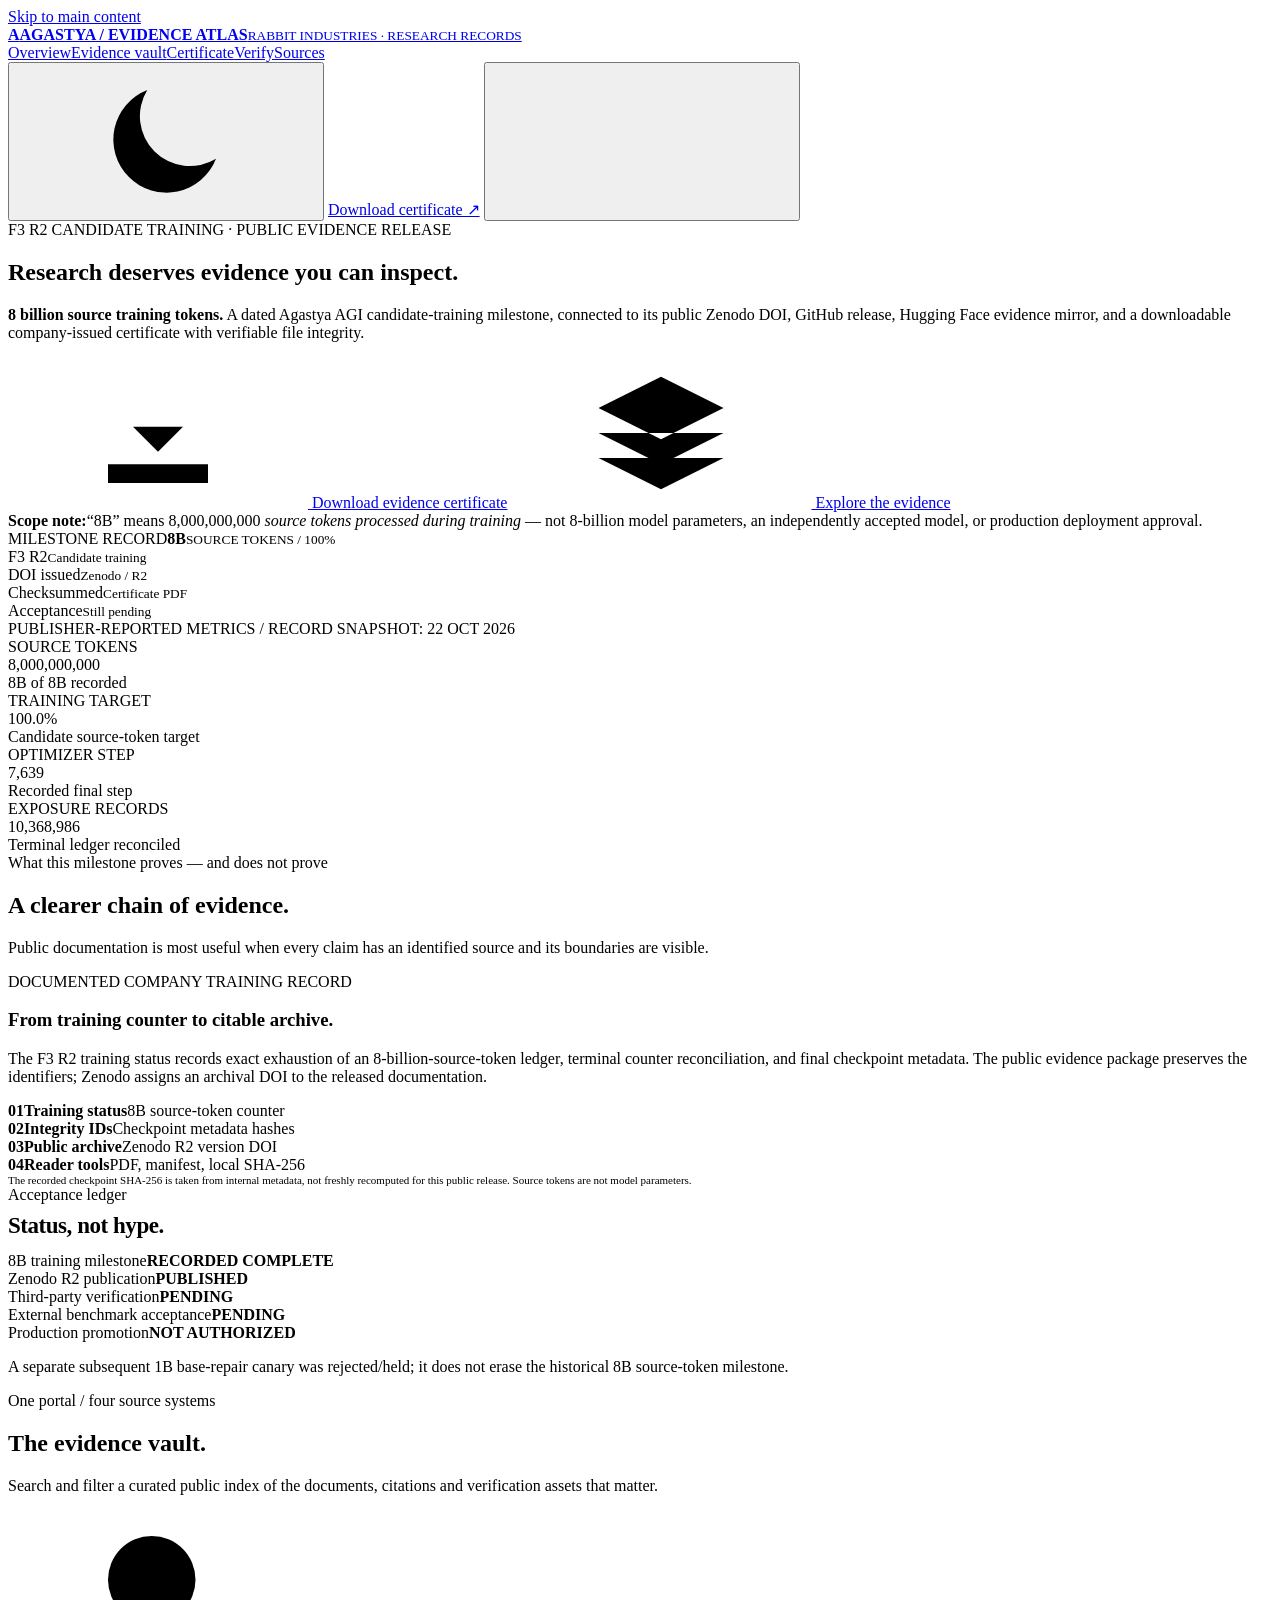
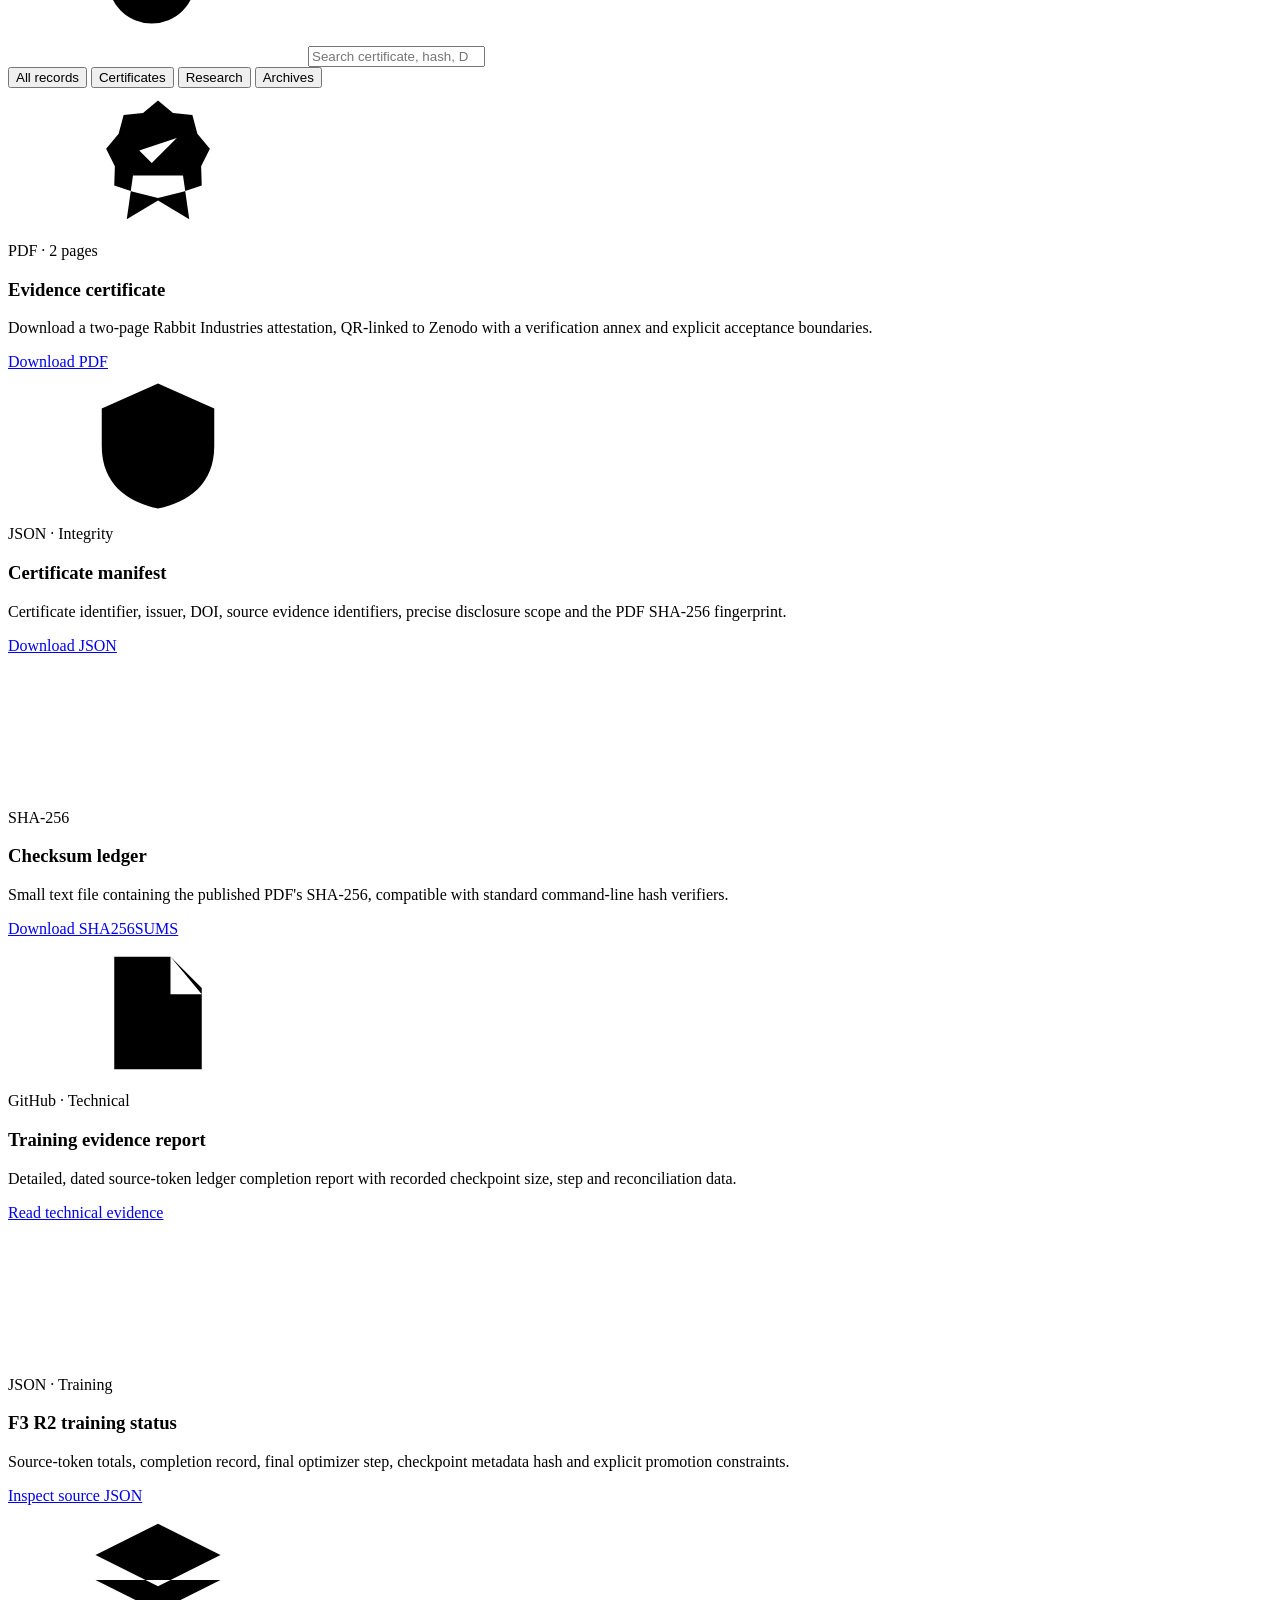
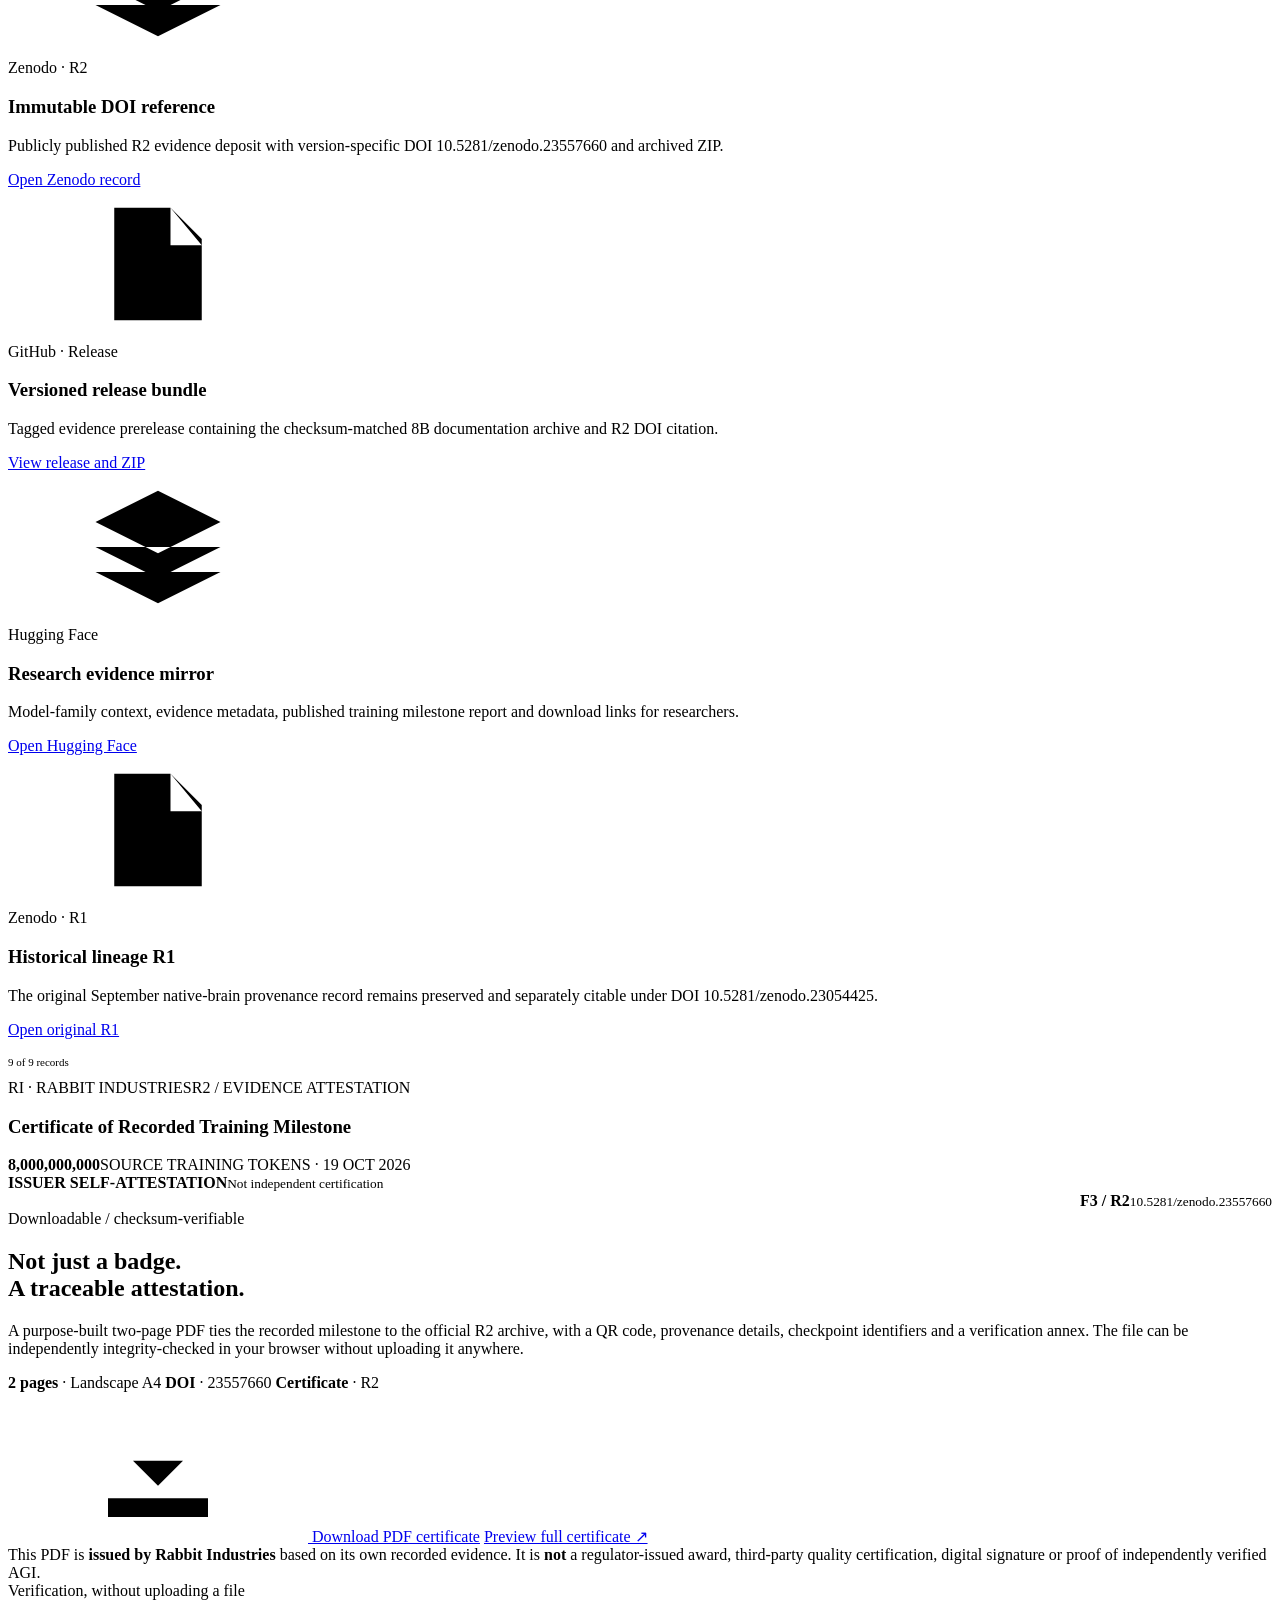
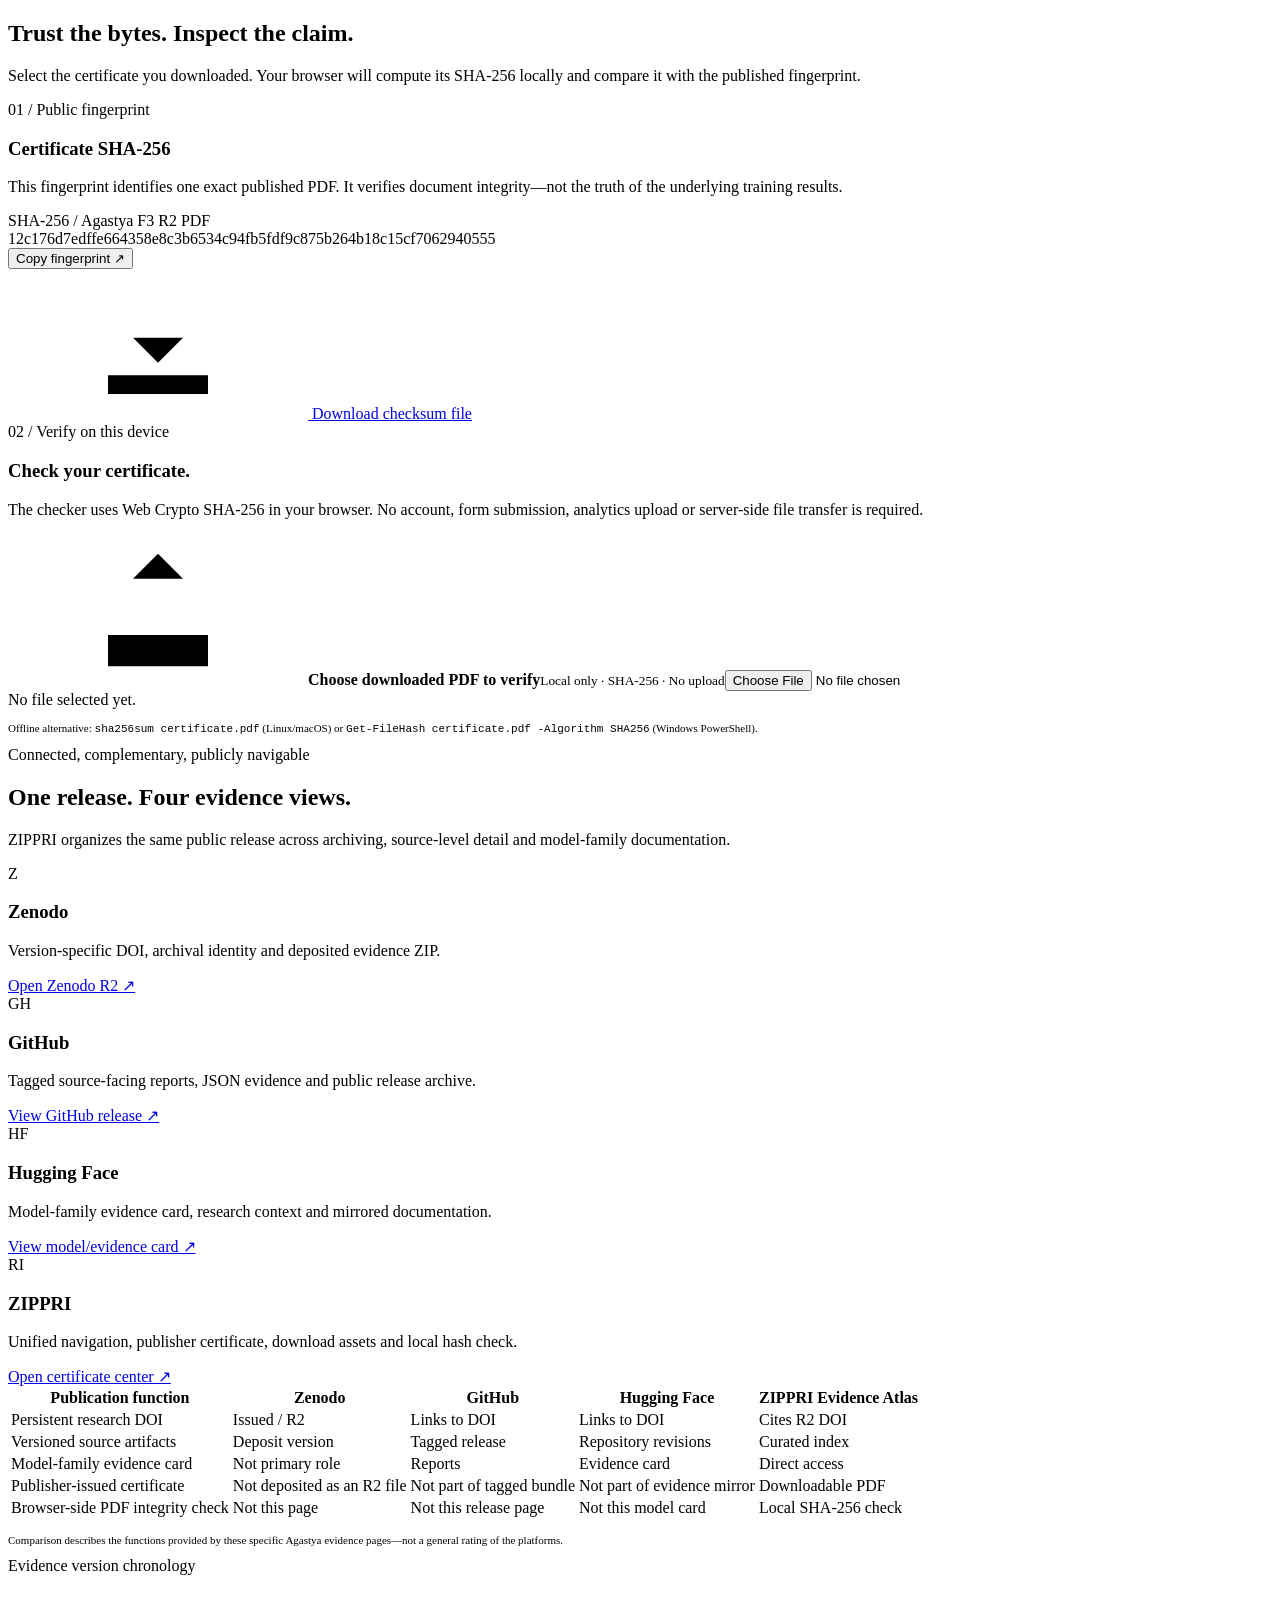
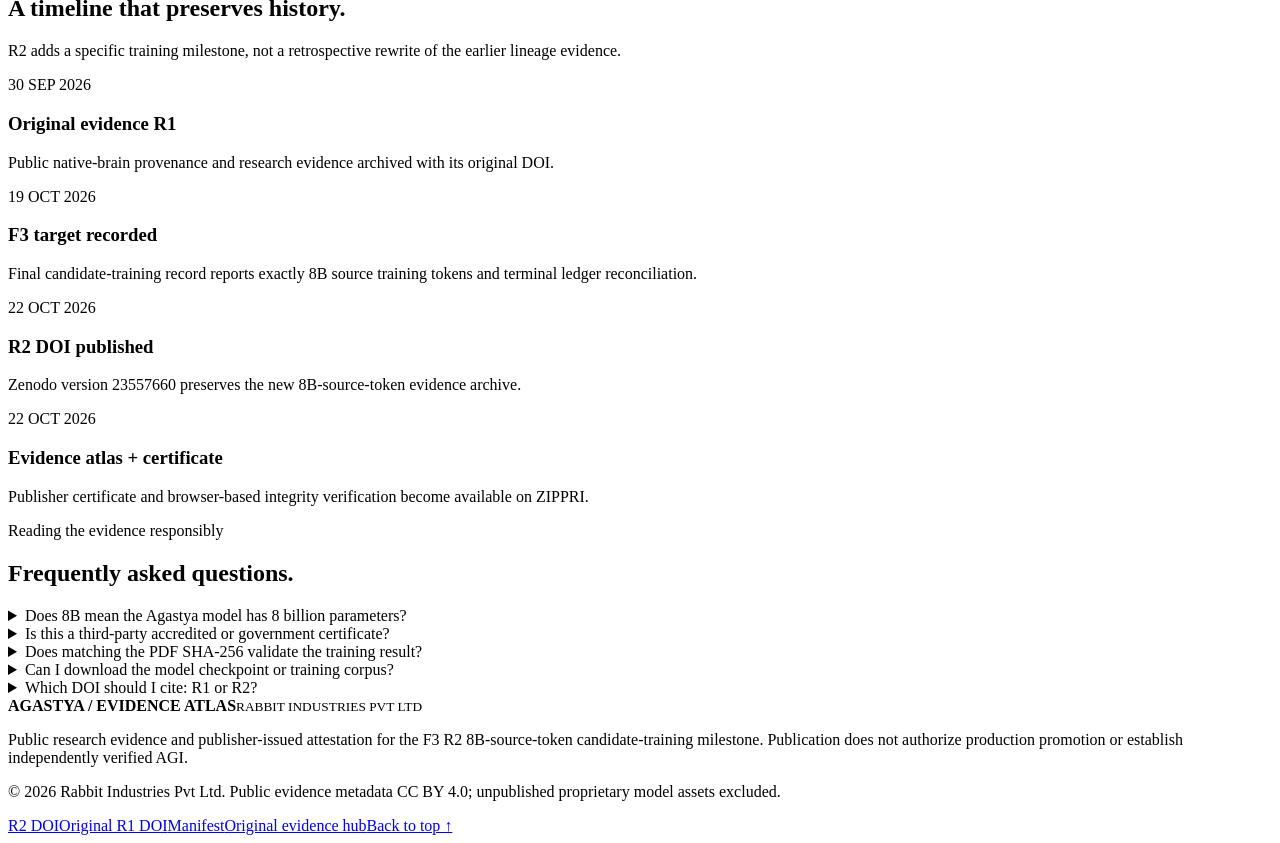
==== site/f3-8b-evidence-atlas-r2/index.html @ b972ee01 "site(agastya): archive deployed F3 R2 Evidence Atlas source index.html" ====
<!doctype html>
<html lang="en" data-theme="dark">
<head>
<meta charset="utf-8">
<meta name="viewport" content="width=device-width,initial-scale=1">
<meta name="robots" content="index,follow">
<meta name="theme-color" content="#06101d">
<title>Agastya Evidence Atlas | F3 R2 8B Source-Token Milestone | Rabbit Industries</title>
<meta name="description" content="Explore the Agastya AGI F3 R2 8-billion-source-token candidate training evidence. Download publisher-issued evidence certificate, verify its SHA-256, inspect Zenodo R2 DOI, Hugging Face and GitHub archives.">
<meta property="og:type" content="website">
<meta property="og:title" content="Agastya Evidence Atlas | 8B Source-Token Milestone">
<meta property="og:description" content="An evidence atlas with a downloadable publisher-issued training milestone certificate, public archive and independent file integrity checker.">
<meta property="og:url" content="https://zippri.com/agastya-native-brain-evidence/f3-8b/">
<link rel="canonical" href="https://zippri.com/agastya-native-brain-evidence/f3-8b/">
<link rel="stylesheet" href="portal-v2.css?v=2">
<script defer src="portal-v2.js?v=2"></script>
<script type="application/ld+json">{"@context":"https://schema.org","@type":"Dataset","name":"Agastya AGI v01 - F3 R2 8B Source-Token Candidate Evidence","description":"Evidence for an internally recorded training milestone of eight billion source tokens, not eight billion model parameters. Independent model validation pending.","datePublished":"2026-10-22","creator":{"@type":"Organization","name":"Rabbit Industries Pvt Ltd"},"identifier":"https://doi.org/10.5281/zenodo.23557660","url":"https://zenodo.org/records/23557660","license":"https://creativecommons.org/licenses/by/4.0/","isBasedOn":"https://doi.org/10.5281/zenodo.23054425"}</script>
</head>
<body>
<a class="skip-link" href="#content">Skip to main content</a>
<div class="site-bg" aria-hidden="true"></div>
<svg xmlns="http://www.w3.org/2000/svg" style="display:none" aria-hidden="true">
<symbol id="ico-download" viewBox="0 0 24 24"><path d="M12 3v12m-4-4 4 4 4-4M4 17v3h16v-3"/></symbol>
<symbol id="ico-arrow" viewBox="0 0 24 24"><path d="M4 12h15m-6-6 6 6-6 6"/></symbol>
<symbol id="ico-file" viewBox="0 0 24 24"><path d="M5 3h9l5 5v13H5zM14 3v6h5M8 13h8M8 17h7"/></symbol>
<symbol id="ico-badge" viewBox="0 0 24 24"><path d="m8 14-1 7 5-3 5 3-1-7M12 2l2.4 2 3.1.3.8 3 2 2.4-1.4 2.8.1 3.1-3 1-4 1-4-1-3-1 .1-3.1-1.4-2.8 2-2.4.8-3 3.1-.3zM9 10l2 2 4-4"/></symbol>
<symbol id="ico-search" viewBox="0 0 24 24"><circle cx="11" cy="11" r="7"/><path d="m16 16 5 5"/></symbol>
<symbol id="ico-shield" viewBox="0 0 24 24"><path d="M12 2 21 6v6c0 6-4 9-9 10-5-1-9-4-9-10V6z"/><path d="m8 12 3 3 5-6"/></symbol>
<symbol id="ico-layers" viewBox="0 0 24 24"><path d="m2 8 10-5 10 5-10 5zM2 12l10 5 10-5M2 16l10 5 10-5"/></symbol>
<symbol id="ico-upload" viewBox="0 0 24 24"><path d="M12 16V3m-4 4 4-4 4 4M4 16v5h16v-5"/></symbol>
<symbol id="ico-moon" viewBox="0 0 24 24"><path d="M20 15a8 8 0 0 1-11-11 8.5 8.5 0 1 0 11 11z"/></symbol>
<symbol id="ico-menu" viewBox="0 0 24 24"><path d="M4 7h16M4 12h16M4 17h16"/></symbol>
<symbol id="ico-hash" viewBox="0 0 24 24"><path d="M7 3 5 21M18 3l-2 18M3 9h18M2 15h18"/></symbol>
</svg>
<header class="topbar">
<div class="shell">
  <a href="/agastya-native-brain-evidence/" class="brand" aria-label="Agastya Native Brain original R1 evidence">
    <span class="brand-crest"><b>A</b></span><span class="brand-copy"><strong>AGASTYA / EVIDENCE ATLAS</strong><small>RABBIT INDUSTRIES  ·  RESEARCH RECORDS</small></span>
  </a>
  <nav class="navlinks" id="primaryNavigation" aria-label="Main navigation">
    <a href="#overview">Overview</a><a href="#evidence">Evidence vault</a><a href="#certificate">Certificate</a><a href="#verify">Verify</a><a href="#sources">Sources</a>
  </nav>
  <div class="header-actions">
    <button type="button" id="themeToggle" class="icon-button" aria-label="Switch to light theme" title="Switch theme"><svg><use href="#ico-moon"/></svg></button>
    <a class="header-link" href="#certificate">Download certificate ↗</a>
    <button type="button" id="menuToggle" class="icon-button" aria-label="Open navigation" aria-controls="primaryNavigation" aria-expanded="false"><svg><use href="#ico-menu"/></svg></button>
  </div>
</div>
</header>

<main id="content">
<section class="hero" id="overview">
<div class="shell hero-inner">
  <div class="hero-copy">
    <div class="eyebrow"><span class="pulse-dot"></span> F3 R2 CANDIDATE TRAINING · PUBLIC EVIDENCE RELEASE</div>
    <h1>Research deserves <span class="gradient">evidence you can inspect.</span></h1>
    <p class="hero-lead"><strong>8 billion source training tokens.</strong> A dated Agastya AGI candidate-training milestone, connected to its public Zenodo DOI, GitHub release, Hugging Face evidence mirror, and a downloadable company-issued certificate with verifiable file integrity.</p>
    <div class="hero-cta">
      <a class="btn btn-primary" href="assets/Agastya-F3-8B-Source-Token-Evidence-Certificate-R2.pdf" download><svg><use href="#ico-download"/></svg> Download evidence certificate</a>
      <a class="btn btn-ghost" href="#evidence"><svg><use href="#ico-layers"/></svg> Explore the evidence</a>
    </div>
    <div class="hero-note"><strong>Scope note:</strong><span>“8B” means 8,000,000,000 <em>source tokens processed during training</em> — not 8-billion model parameters, an independently accepted model, or production deployment approval.</span></div>
  </div>
  <div class="hero-display" aria-label="Visual representation of the completed training source-token target">
    <div class="orbit">
      <div class="orbit-core"><span>MILESTONE RECORD</span><b>8B</b><small>SOURCE TOKENS / 100%</small></div>
      <div class="orbit-node n1"><span class="node-dot"></span><div>F3 R2<small>Candidate training</small></div></div>
      <div class="orbit-node n2"><span class="node-dot"></span><div>DOI issued<small>Zenodo / R2</small></div></div>
      <div class="orbit-node n3"><span class="node-dot"></span><div>Checksummed<small>Certificate PDF</small></div></div>
      <div class="orbit-node n4"><span class="node-dot" style="background:var(--gold)"></span><div>Acceptance<small>Still pending</small></div></div>
    </div>
    <div class="display-legend">PUBLISHER-REPORTED METRICS  /  RECORD SNAPSHOT: 22 OCT 2026</div>
  </div>
</div>
</section>

<section class="metrics" aria-label="Recorded training figures">
<div class="shell metrics-grid">
 <div class="metric"><div class="metric-label">SOURCE TOKENS</div><div class="metric-value">8,000,000,000</div><div class="metric-desc">8B of 8B recorded</div></div>
 <div class="metric"><div class="metric-label">TRAINING TARGET</div><div class="metric-value" style="color:var(--good)">100.0%</div><div class="metric-desc">Candidate source-token target</div></div>
 <div class="metric"><div class="metric-label">OPTIMIZER STEP</div><div class="metric-value">7,639</div><div class="metric-desc">Recorded final step</div></div>
 <div class="metric"><div class="metric-label">EXPOSURE RECORDS</div><div class="metric-value">10,368,986</div><div class="metric-desc">Terminal ledger reconciled</div></div>
</div>
</section>

<section class="section section-alt" id="proof">
<div class="shell">
  <div class="section-heading"><div><div class="kicker">What this milestone proves — and does not prove</div><h2>A clearer chain of evidence.</h2></div><p class="section-intro">Public documentation is most useful when every claim has an identified source and its boundaries are visible.</p></div>
  <div class="proof-grid">
    <div class="panel proof-main">
      <div class="proof-head"><span class="pulse-dot"></span> DOCUMENTED COMPANY TRAINING RECORD</div>
      <h3>From training counter to citable archive.</h3>
      <p>The F3 R2 training status records exact exhaustion of an 8-billion-source-token ledger, terminal counter reconciliation, and final checkpoint metadata. The public evidence package preserves the identifiers; Zenodo assigns an archival DOI to the released documentation.</p>
      <div class="chain" aria-label="Evidence provenance chain">
        <div class="chain-step"><b>01</b><strong>Training status</strong><span>8B source-token counter</span></div>
        <div class="chain-step"><b>02</b><strong>Integrity IDs</strong><span>Checkpoint metadata hashes</span></div>
        <div class="chain-step"><b>03</b><strong>Public archive</strong><span>Zenodo R2 version DOI</span></div>
        <div class="chain-step"><b>04</b><strong>Reader tools</strong><span>PDF, manifest, local SHA-256</span></div>
      </div>
      <p style="margin:0;font-size:11px">The recorded checkpoint SHA-256 is taken from internal metadata, not freshly recomputed for this public release. Source tokens are not model parameters.</p>
    </div>
    <div class="panel proof-side">
      <div><div class="kicker">Acceptance ledger</div><h3 style="font-size:23px;letter-spacing:-.02em;margin:9px 0 13px">Status, not hype.</h3>
       <div class="proof-status"><div class="status-line"><span>8B training milestone</span><strong class="good">RECORDED COMPLETE</strong></div></div>
       <div class="proof-status"><div class="status-line"><span>Zenodo R2 publication</span><strong class="good">PUBLISHED</strong></div></div>
       <div class="proof-status"><div class="status-line"><span>Third-party verification</span><strong class="warn">PENDING</strong></div></div>
       <div class="proof-status"><div class="status-line"><span>External benchmark acceptance</span><strong class="warn">PENDING</strong></div></div>
       <div class="proof-status"><div class="status-line"><span>Production promotion</span><strong class="warn">NOT AUTHORIZED</strong></div></div>
      </div>
      <p class="footnote">A separate subsequent 1B base-repair canary was rejected/held; it does not erase the historical 8B source-token milestone.</p>
    </div>
  </div>
</div>
</section>

<section class="section" id="evidence">
<div class="shell">
  <div class="section-heading"><div><div class="kicker">One portal / four source systems</div><h2>The evidence vault.</h2></div><p class="section-intro">Search and filter a curated public index of the documents, citations and verification assets that matter.</p></div>
  <div class="vault-tools">
    <label class="search-wrap"><svg aria-hidden="true"><use href="#ico-search"/></svg><input id="artifactSearch" type="search" autocomplete="off" placeholder="Search certificate, hash, DOI, report…" aria-label="Search evidence records"></label>
    <div class="filters" aria-label="Filter evidence records">
      <button class="filter" type="button" data-filter="all" aria-pressed="true">All records</button>
      <button class="filter" type="button" data-filter="certificate" aria-pressed="false">Certificates</button>
      <button class="filter" type="button" data-filter="research" aria-pressed="false">Research</button>
      <button class="filter" type="button" data-filter="archive" aria-pressed="false">Archives</button>
    </div>
  </div>
  <div class="vault-grid" id="artifactGrid">
    <article class="artifact" data-category="certificate" data-title="Publisher-issued evidence certificate PDF"><div class="artifact-top"><div class="art-icon"><svg><use href="#ico-badge"/></svg></div><span class="art-tag">PDF · 2 pages</span></div><h3>Evidence certificate</h3><p>Download a two-page Rabbit Industries attestation, QR-linked to Zenodo with a verification annex and explicit acceptance boundaries.</p><a href="assets/Agastya-F3-8B-Source-Token-Evidence-Certificate-R2.pdf" download>Download PDF</a></article>
    <article class="artifact" data-category="certificate" data-title="Machine-readable certificate verification manifest"><div class="artifact-top"><div class="art-icon"><svg><use href="#ico-shield"/></svg></div><span class="art-tag">JSON · Integrity</span></div><h3>Certificate manifest</h3><p>Certificate identifier, issuer, DOI, source evidence identifiers, precise disclosure scope and the PDF SHA-256 fingerprint.</p><a href="assets/certificate-manifest.json" download>Download JSON</a></article>
    <article class="artifact" data-category="certificate" data-title="Certificate SHA256SUMS checksum plaintext"><div class="artifact-top"><div class="art-icon"><svg><use href="#ico-hash"/></svg></div><span class="art-tag">SHA-256</span></div><h3>Checksum ledger</h3><p>Small text file containing the published PDF's SHA-256, compatible with standard command-line hash verifiers.</p><a href="assets/SHA256SUMS.txt" download>Download SHA256SUMS</a></article>
    <article class="artifact" data-category="research" data-title="8 billion token F3 candidate training technical report"><div class="artifact-top"><div class="art-icon"><svg><use href="#ico-file"/></svg></div><span class="art-tag">GitHub · Technical</span></div><h3>Training evidence report</h3><p>Detailed, dated source-token ledger completion report with recorded checkpoint size, step and reconciliation data.</p><a href="https://github.com/RabbitIndustries/agastya-native-brain-evidence/blob/main/milestones/F3-8B-source-tokens-2026-10-19/README.md" target="_blank" rel="noopener noreferrer">Read technical evidence</a></article>
    <article class="artifact" data-category="research" data-title="Machine readable training status JSON"><div class="artifact-top"><div class="art-icon"><svg><use href="#ico-hash"/></svg></div><span class="art-tag">JSON · Training</span></div><h3>F3 R2 training status</h3><p>Source-token totals, completion record, final optimizer step, checkpoint metadata hash and explicit promotion constraints.</p><a href="https://github.com/RabbitIndustries/agastya-native-brain-evidence/blob/main/milestones/F3-8B-source-tokens-2026-10-19/STATUS-R1.json" target="_blank" rel="noopener noreferrer">Inspect source JSON</a></article>
    <article class="artifact" data-category="archive" data-title="Zenodo new version DOI record archive"><div class="artifact-top"><div class="art-icon"><svg><use href="#ico-layers"/></svg></div><span class="art-tag">Zenodo · R2</span></div><h3>Immutable DOI reference</h3><p>Publicly published R2 evidence deposit with version-specific DOI 10.5281/zenodo.23557660 and archived ZIP.</p><a href="https://zenodo.org/records/23557660" target="_blank" rel="noopener noreferrer">Open Zenodo record</a></article>
    <article class="artifact" data-category="archive" data-title="GitHub 8B evidence tag prerelease downloadable archive"><div class="artifact-top"><div class="art-icon"><svg><use href="#ico-file"/></svg></div><span class="art-tag">GitHub · Release</span></div><h3>Versioned release bundle</h3><p>Tagged evidence prerelease containing the checksum-matched 8B documentation archive and R2 DOI citation.</p><a href="https://github.com/RabbitIndustries/agastya-native-brain-evidence/releases/tag/v1.1.0-f3-8b-token-evidence-r1" target="_blank" rel="noopener noreferrer">View release and ZIP</a></article>
    <article class="artifact" data-category="research archive" data-title="Hugging Face evidence mirror model card"><div class="artifact-top"><div class="art-icon"><svg><use href="#ico-layers"/></svg></div><span class="art-tag">Hugging Face</span></div><h3>Research evidence mirror</h3><p>Model-family context, evidence metadata, published training milestone report and download links for researchers.</p><a href="https://huggingface.co/RabbitIndustries/Agastya-AGI-v01-Evidence" target="_blank" rel="noopener noreferrer">Open Hugging Face</a></article>
    <article class="artifact" data-category="archive research" data-title="Historical R1 provenance and original DOI"><div class="artifact-top"><div class="art-icon"><svg><use href="#ico-file"/></svg></div><span class="art-tag">Zenodo · R1</span></div><h3>Historical lineage R1</h3><p>The original September native-brain provenance record remains preserved and separately citable under DOI 10.5281/zenodo.23054425.</p><a href="https://zenodo.org/records/23054425" target="_blank" rel="noopener noreferrer">Open original R1</a></article>
  </div>
  <p class="vault-empty" id="vaultEmpty" hidden>No matching records. Try a different search or choose “All records”.</p>
  <p style="color:var(--low);font-size:11px;margin-top:17px" id="vaultCount" aria-live="polite">9 of 9 records</p>
</div>
</section>

<section class="section section-alt" id="certificate">
<div class="shell certificate-grid">
  <div class="cert-display" aria-label="Visual preview of the publisher-issued evidence certificate">
    <div class="cert-paper">
      <div class="cert-paper-header"><span>RI · RABBIT INDUSTRIES</span><span>R2 / EVIDENCE ATTESTATION</span></div>
      <div><h3>Certificate of <span>Recorded Training Milestone</span></h3><strong>8,000,000,000</strong><span class="mini">SOURCE TRAINING TOKENS · 19 OCT 2026</span></div>
      <div class="cert-paper-foot"><div><b>ISSUER SELF-ATTESTATION</b><small>Not independent certification</small></div><div style="text-align:right"><b>F3 / R2</b><small>10.5281/zenodo.23557660</small></div></div>
    </div>
  </div>
  <div class="certificate-copy">
    <div class="kicker">Downloadable / checksum-verifiable</div>
    <h2>Not just a badge.<br>A traceable attestation.</h2>
    <p>A purpose-built two-page PDF ties the recorded milestone to the official R2 archive, with a QR code, provenance details, checkpoint identifiers and a verification annex. The file can be independently integrity-checked in your browser without uploading it anywhere.</p>
    <div class="cert-info">
      <span class="pill"><strong>2 pages</strong> · Landscape A4</span>
      <span class="pill"><strong>DOI</strong> · 23557660</span>
      <span class="pill"><strong>Certificate</strong> · R2</span>
    </div>
    <div class="hero-cta">
      <a class="btn btn-primary" href="assets/Agastya-F3-8B-Source-Token-Evidence-Certificate-R2.pdf" download><svg><use href="#ico-download"/></svg> Download PDF certificate</a>
      <a class="btn btn-ghost" target="_blank" rel="noopener noreferrer" href="assets/Agastya-F3-8B-Source-Token-Evidence-Certificate-R2.pdf">Preview full certificate ↗</a>
    </div>
    <div class="notice">This PDF is <strong>issued by Rabbit Industries</strong> based on its own recorded evidence. It is <strong>not</strong> a regulator-issued award, third-party quality certification, digital signature or proof of independently verified AGI.</div>
  </div>
</div>
</section>

<section class="section" id="verify">
<div class="shell">
  <div class="section-heading"><div><div class="kicker">Verification, without uploading a file</div><h2>Trust the bytes. Inspect the claim.</h2></div><p class="section-intro">Select the certificate you downloaded. Your browser will compute its SHA-256 locally and compare it with the published fingerprint.</p></div>
  <div class="verify-layout">
    <div class="panel verify-card">
      <div class="kicker">01 / Public fingerprint</div><h3>Certificate SHA-256</h3>
      <p>This fingerprint identifies one exact published PDF. It verifies document integrity—not the truth of the underlying training results.</p>
      <div class="hash-box"><span class="hash-label">SHA-256 / Agastya F3 R2 PDF</span><div class="hash-val" id="expectedHash">12c176d7edffe664358e8c3b6534c94fb5fdf9c875b264b18c15cf7062940555</div><button type="button" class="copy-inline" data-copy="12c176d7edffe664358e8c3b6534c94fb5fdf9c875b264b18c15cf7062940555">Copy fingerprint ↗</button></div>
      <a class="btn btn-ghost" href="assets/SHA256SUMS.txt" download><svg><use href="#ico-download"/></svg> Download checksum file</a>
    </div>
    <div class="panel verify-card">
      <div class="kicker">02 / Verify on this device</div><h3>Check your certificate.</h3>
      <p>The checker uses Web Crypto SHA-256 in your browser. No account, form submission, analytics upload or server-side file transfer is required.</p>
      <label class="file-drop"><svg><use href="#ico-upload"/></svg><strong>Choose downloaded PDF to verify</strong><small>Local only · SHA-256 · No upload</small><input id="certificateInput" type="file" accept="application/pdf,.pdf" data-sha256="12c176d7edffe664358e8c3b6534c94fb5fdf9c875b264b18c15cf7062940555" aria-label="Choose certificate PDF to verify"></label>
      <div id="verifyResult" role="status" aria-live="polite">No file selected yet.</div>
      <p style="font-size:11px;margin-top:13px">Offline alternative: <code>sha256sum certificate.pdf</code> (Linux/macOS) or <code>Get-FileHash certificate.pdf -Algorithm SHA256</code> (Windows PowerShell).</p>
    </div>
  </div>
</div>
</section>

<section class="section section-alt" id="sources">
<div class="shell">
  <div class="section-heading"><div><div class="kicker">Connected, complementary, publicly navigable</div><h2>One release. Four evidence views.</h2></div><p class="section-intro">ZIPPRI organizes the same public release across archiving, source-level detail and model-family documentation.</p></div>
  <div class="source-grid">
    <article class="source-card"><div class="logo">Z</div><h3>Zenodo</h3><p>Version-specific DOI, archival identity and deposited evidence ZIP.</p><a href="https://zenodo.org/records/23557660" target="_blank" rel="noopener noreferrer">Open Zenodo R2 ↗</a></article>
    <article class="source-card"><div class="logo">GH</div><h3>GitHub</h3><p>Tagged source-facing reports, JSON evidence and public release archive.</p><a href="https://github.com/RabbitIndustries/agastya-native-brain-evidence/releases/tag/v1.1.0-f3-8b-token-evidence-r1" target="_blank" rel="noopener noreferrer">View GitHub release ↗</a></article>
    <article class="source-card"><div class="logo">HF</div><h3>Hugging Face</h3><p>Model-family evidence card, research context and mirrored documentation.</p><a href="https://huggingface.co/RabbitIndustries/Agastya-AGI-v01-Evidence" target="_blank" rel="noopener noreferrer">View model/evidence card ↗</a></article>
    <article class="source-card"><div class="logo">RI</div><h3>ZIPPRI</h3><p>Unified navigation, publisher certificate, download assets and local hash check.</p><a href="#certificate">Open certificate center ↗</a></article>
  </div>
  <div class="compare-wrap" role="region" aria-label="Evidence platform feature comparison" tabindex="0">
    <table class="compare-table">
      <thead><tr><th>Publication function</th><th>Zenodo</th><th>GitHub</th><th>Hugging Face</th><th>ZIPPRI Evidence Atlas</th></tr></thead>
      <tbody>
        <tr><td>Persistent research DOI</td><td class="yes">Issued / R2</td><td class="no">Links to DOI</td><td class="no">Links to DOI</td><td class="yes">Cites R2 DOI</td></tr>
        <tr><td>Versioned source artifacts</td><td>Deposit version</td><td class="yes">Tagged release</td><td>Repository revisions</td><td>Curated index</td></tr>
        <tr><td>Model-family evidence card</td><td class="no">Not primary role</td><td>Reports</td><td class="yes">Evidence card</td><td>Direct access</td></tr>
        <tr><td>Publisher-issued certificate</td><td class="no">Not deposited as an R2 file</td><td class="no">Not part of tagged bundle</td><td class="no">Not part of evidence mirror</td><td class="yes">Downloadable PDF</td></tr>
        <tr><td>Browser-side PDF integrity check</td><td class="no">Not this page</td><td class="no">Not this release page</td><td class="no">Not this model card</td><td class="yes">Local SHA-256 check</td></tr>
      </tbody>
    </table>
  </div>
  <p style="margin-top:14px;font-size:11px;color:var(--low)">Comparison describes the functions provided by these specific Agastya evidence pages—not a general rating of the platforms.</p>
</div>
</section>

<section class="section" id="timeline">
<div class="shell">
  <div class="section-heading"><div><div class="kicker">Evidence version chronology</div><h2>A timeline that preserves history.</h2></div><p class="section-intro">R2 adds a specific training milestone, not a retrospective rewrite of the earlier lineage evidence.</p></div>
  <div class="timeline">
    <div class="timeline-item"><div class="timeline-date">30 SEP 2026</div><h3>Original evidence R1</h3><p>Public native-brain provenance and research evidence archived with its original DOI.</p></div>
    <div class="timeline-item"><div class="timeline-date">19 OCT 2026</div><h3>F3 target recorded</h3><p>Final candidate-training record reports exactly 8B source training tokens and terminal ledger reconciliation.</p></div>
    <div class="timeline-item"><div class="timeline-date">22 OCT 2026</div><h3>R2 DOI published</h3><p>Zenodo version 23557660 preserves the new 8B-source-token evidence archive.</p></div>
    <div class="timeline-item"><div class="timeline-date">22 OCT 2026</div><h3>Evidence atlas + certificate</h3><p>Publisher certificate and browser-based integrity verification become available on ZIPPRI.</p></div>
  </div>
</div>
</section>

<section class="section section-alt" id="faq">
<div class="shell">
  <div class="section-heading"><div><div class="kicker">Reading the evidence responsibly</div><h2>Frequently asked questions.</h2></div></div>
  <details class="faq"><summary>Does 8B mean the Agastya model has 8 billion parameters?</summary><p>No. Here 8B refers to 8,000,000,000 recorded <strong>source training tokens</strong>, not the number of model parameters. Model architecture and parameter-count evidence must be evaluated separately.</p></details>
  <details class="faq"><summary>Is this a third-party accredited or government certificate?</summary><p>No. The PDF is a <strong>Rabbit Industries publisher-issued attestation</strong> of its documented training milestone. Neither ZIPPRI nor Zenodo is acting as an independent model-certification authority by hosting these records.</p></details>
  <details class="faq"><summary>Does matching the PDF SHA-256 validate the training result?</summary><p>No. An exact SHA-256 match only confirms that a downloaded PDF is byte-for-byte identical to the PDF the publisher released. It does not independently prove the underlying model training, quality, safety or deployment readiness.</p></details>
  <details class="faq"><summary>Can I download the model checkpoint or training corpus?</summary><p>Not from this evidence portal. The published package contains documentation and selected metadata only. Proprietary checkpoints, full tokenizer assets, training source and private data remain excluded from the public release.</p></details>
  <details class="faq"><summary>Which DOI should I cite: R1 or R2?</summary><p>For the <strong>8B-source-token candidate-training milestone</strong>, cite <a href="https://doi.org/10.5281/zenodo.23557660" target="_blank" rel="noopener noreferrer">10.5281/zenodo.23557660</a>. For the original September native-brain provenance evidence, cite <a href="https://doi.org/10.5281/zenodo.23054425" target="_blank" rel="noopener noreferrer">10.5281/zenodo.23054425</a>. Both belong to concept DOI 10.5281/zenodo.23054424.</p></details>
</div>
</section>
</main>

<footer class="footer"><div class="shell footer-inner">
  <div><div class="brand-copy"><strong>AGASTYA / EVIDENCE ATLAS</strong><small>RABBIT INDUSTRIES PVT LTD</small></div><p class="sub">Public research evidence and publisher-issued attestation for the F3 R2 8B-source-token candidate-training milestone. Publication does not authorize production promotion or establish independently verified AGI.</p><p class="sub">© <span id="footerYear">2026</span> Rabbit Industries Pvt Ltd. Public evidence metadata CC BY 4.0; unpublished proprietary model assets excluded.</p></div>
  <nav class="footer-links" aria-label="Source and footer links"><a href="https://doi.org/10.5281/zenodo.23557660">R2 DOI</a><a href="https://doi.org/10.5281/zenodo.23054425">Original R1 DOI</a><a href="assets/certificate-manifest.json">Manifest</a><a href="/agastya-native-brain-evidence/">Original evidence hub</a><a href="#overview">Back to top ↑</a></nav>
</div></footer>
<div id="toast" class="toast" role="status" aria-live="polite"></div>
</body>
</html>
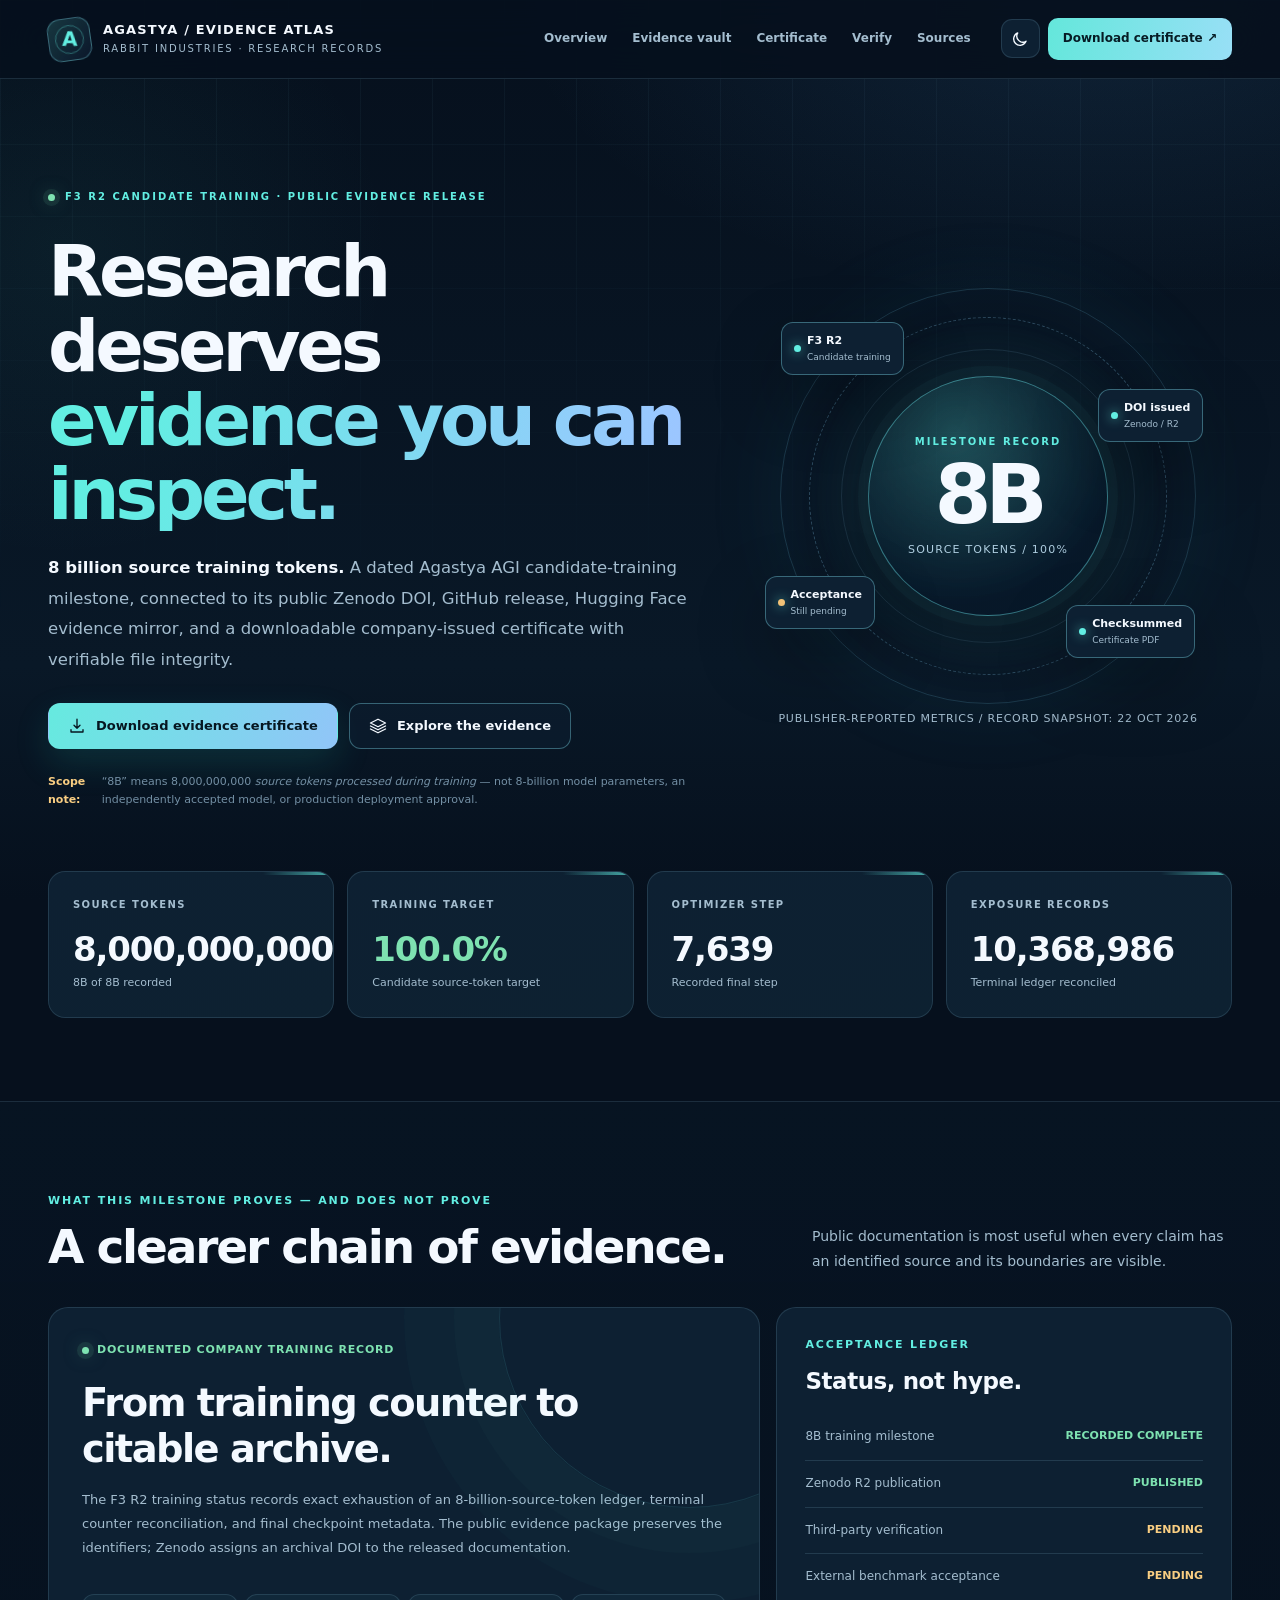
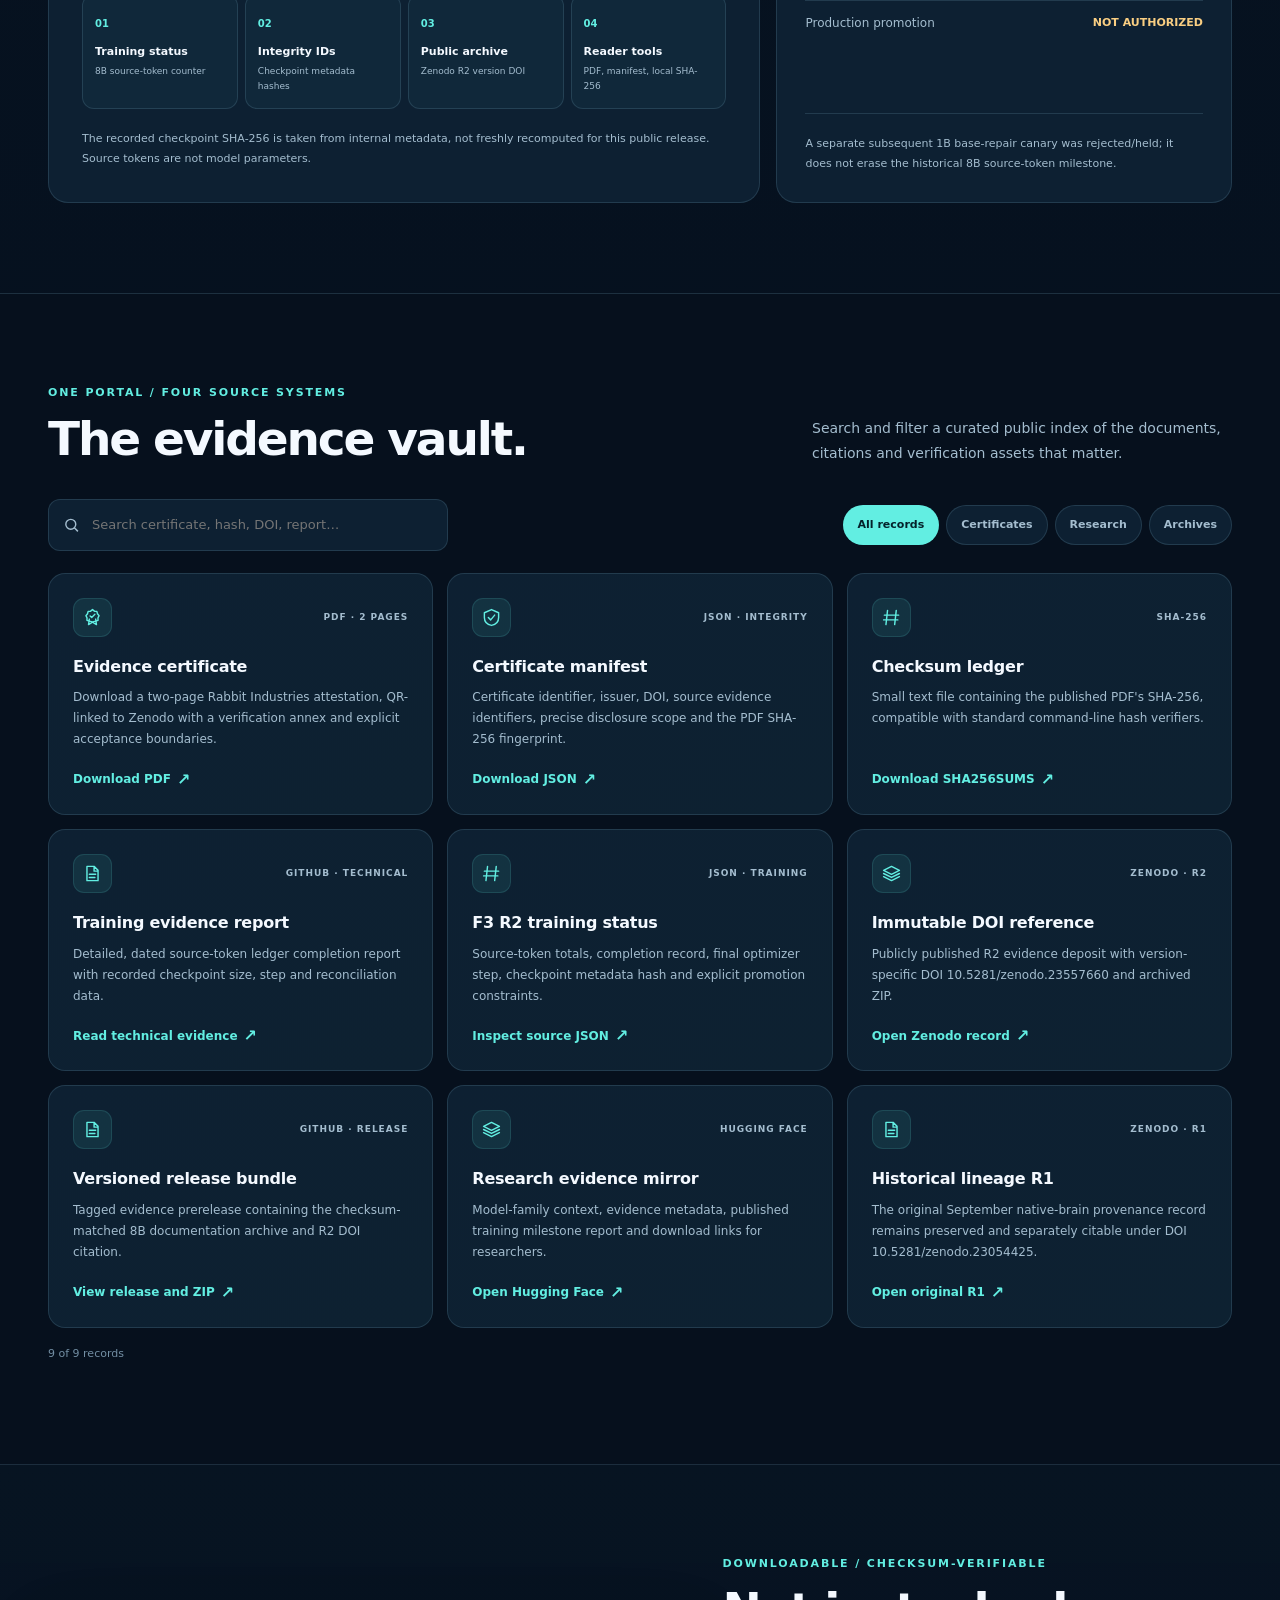
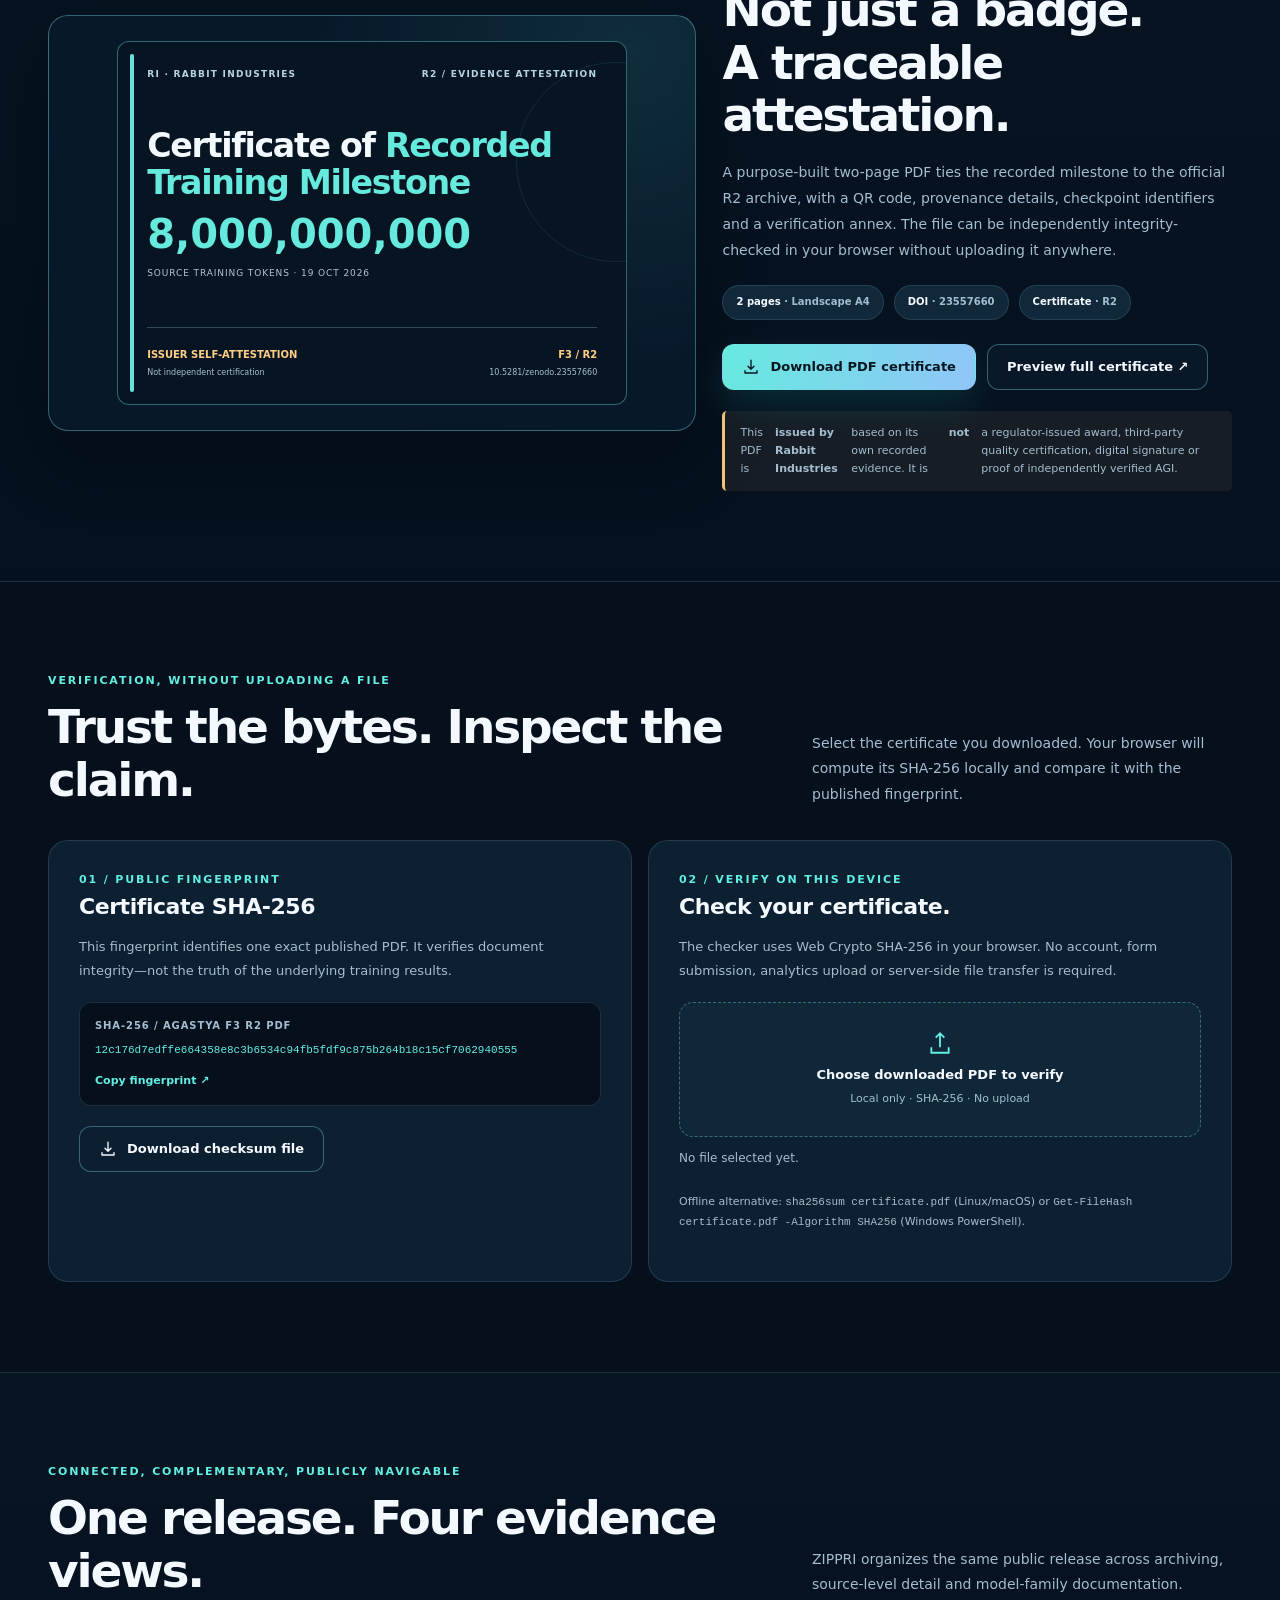
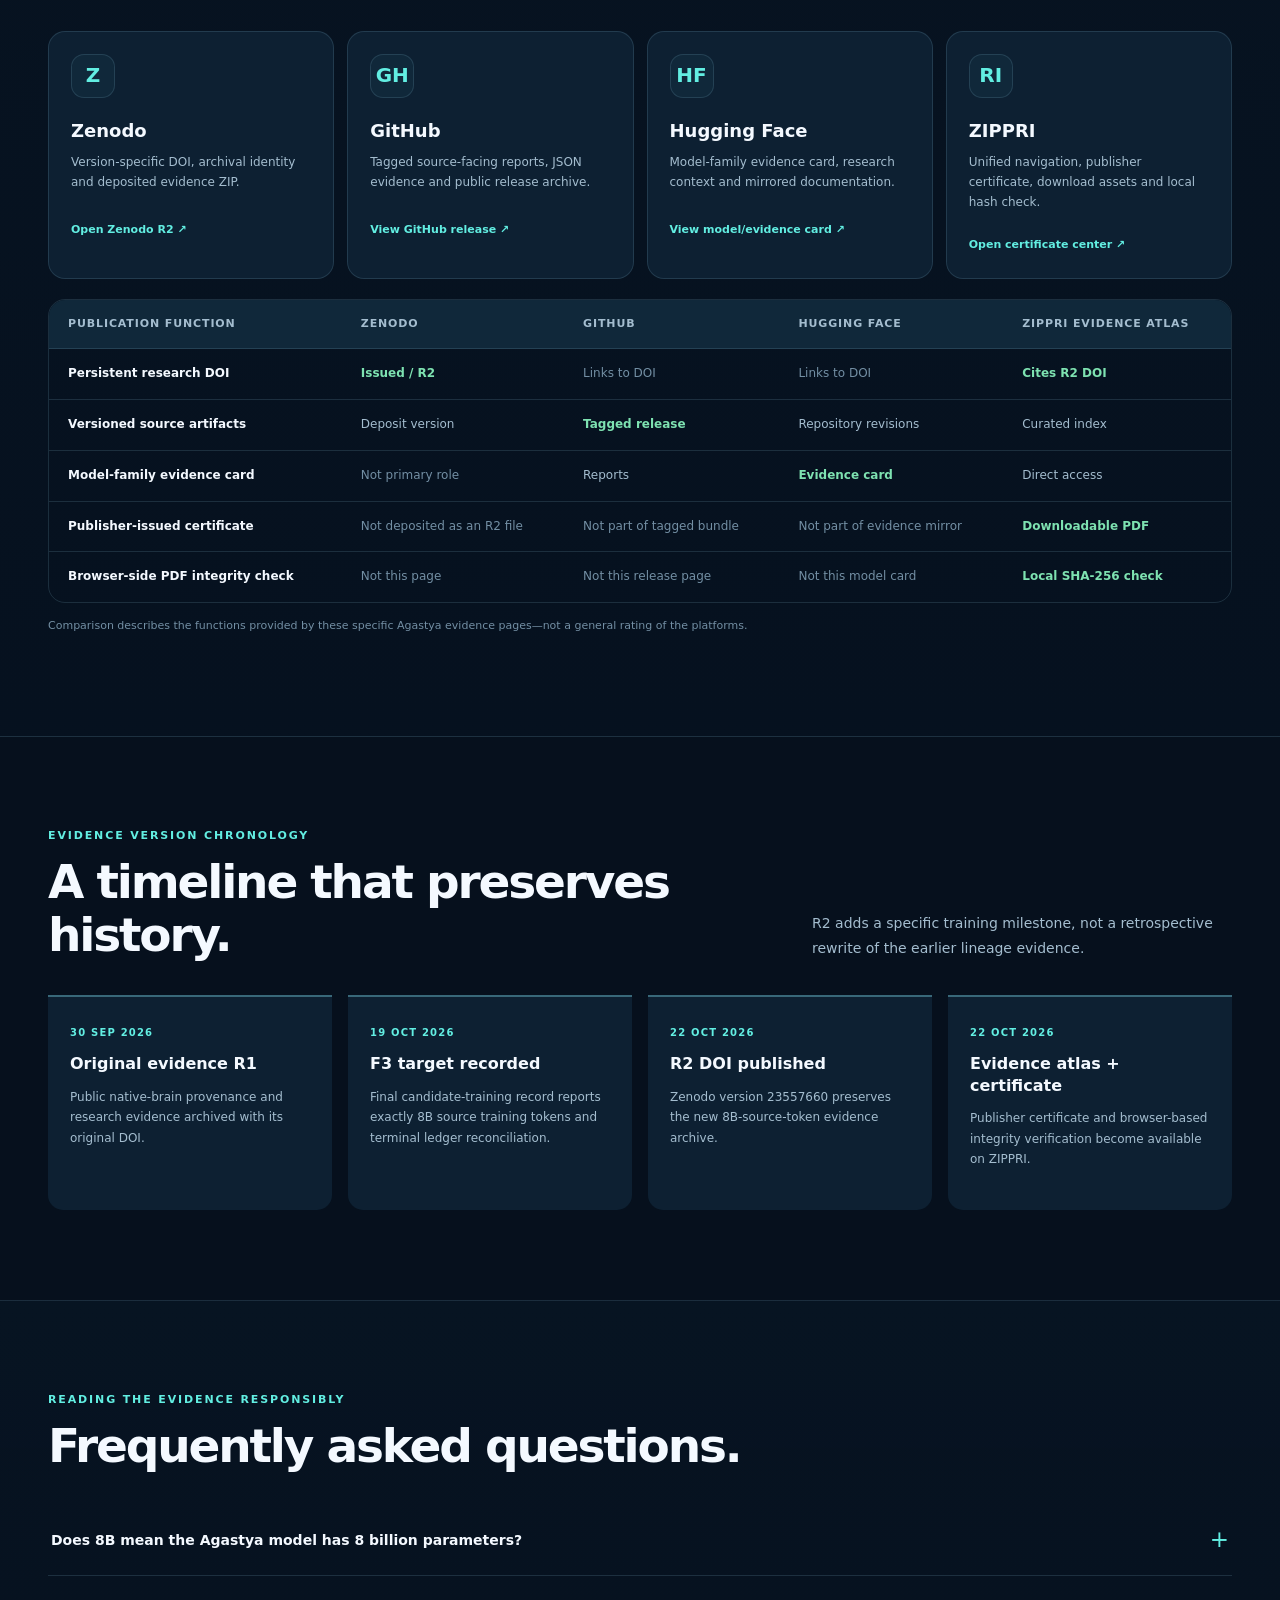
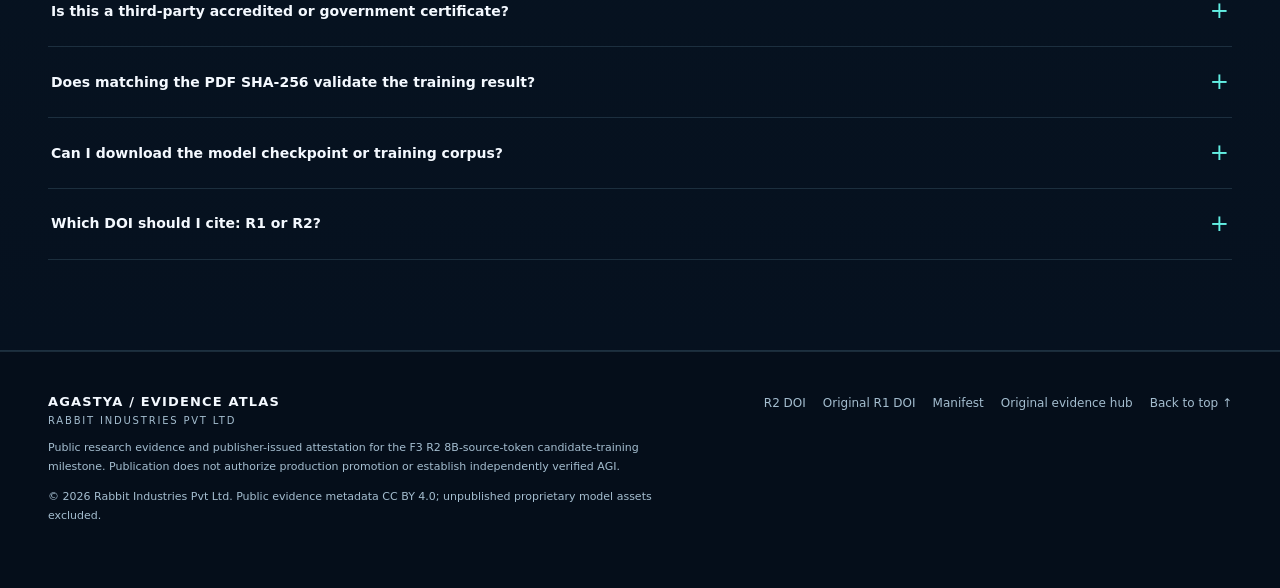
==== commit 1a726b5a: "site(agastya): refine Evidence Atlas motion and versioned stylesheet" ====
--- a/site/f3-8b-evidence-atlas-r2/index.html
+++ b/site/f3-8b-evidence-atlas-r2/index.html
@@ -12,7 +12,7 @@
 <meta property="og:description" content="An evidence atlas with a downloadable publisher-issued training milestone certificate, public archive and independent file integrity checker.">
 <meta property="og:url" content="https://zippri.com/agastya-native-brain-evidence/f3-8b/">
 <link rel="canonical" href="https://zippri.com/agastya-native-brain-evidence/f3-8b/">
-<link rel="stylesheet" href="portal-v2.css?v=2">
+<link rel="stylesheet" href="portal-v2.css?v=3">
 <script defer src="portal-v2.js?v=2"></script>
 <script type="application/ld+json">{"@context":"https://schema.org","@type":"Dataset","name":"Agastya AGI v01 - F3 R2 8B Source-Token Candidate Evidence","description":"Evidence for an internally recorded training milestone of eight billion source tokens, not eight billion model parameters. Independent model validation pending.","datePublished":"2026-10-22","creator":{"@type":"Organization","name":"Rabbit Industries Pvt Ltd"},"identifier":"https://doi.org/10.5281/zenodo.23557660","url":"https://zenodo.org/records/23557660","license":"https://creativecommons.org/licenses/by/4.0/","isBasedOn":"https://doi.org/10.5281/zenodo.23054425"}</script>
 </head>
--- a/site/f3-8b-evidence-atlas-r2/portal-v2.css
+++ b/site/f3-8b-evidence-atlas-r2/portal-v2.css
@@ -0,0 +1,215 @@
+@charset "UTF-8";
+:root{
+  color-scheme:dark;
+  --bg:#06101d;--bg2:#091827;--panel:#0d2032;--panel2:#10283a;--surface:#0d2131;
+  --line:rgba(137,189,214,.17);--line-strong:rgba(124,217,232,.39);
+  --ink:#f4f9ff;--muted:#a4bdcf;--low:#738fa4;
+  --teal:#62eee2;--blue:#63bcf7;--gold:#f2c277;--lavender:#bdadff;
+  --good:#7ee2b1;--warning:#f9ce82;--shadow:0 26px 70px rgba(0,0,0,.30);
+  --radi:20px;--max:1240px;
+}
+:root[data-theme="light"]{
+  color-scheme:light;--bg:#f5f9ff;--bg2:#eaf2fa;--panel:#ffffff;--panel2:#f0f7fb;--surface:#ffffff;
+  --line:rgba(18,68,104,.16);--line-strong:rgba(9,109,143,.34);
+  --ink:#0f2639;--muted:#526c7e;--low:#748b9e;--teal:#007d8b;--blue:#136db2;--gold:#99610a;--lavender:#6655ad;
+  --good:#0f8663;--warning:#8c5712;--shadow:0 25px 70px rgba(46,82,111,.12);
+}
+*,*::before,*::after{box-sizing:border-box}html{scroll-behavior:smooth;scroll-padding-top:110px}
+body{margin:0;min-width:320px;color:var(--ink);background:var(--bg);font-family:Inter,"Segoe UI",system-ui,-apple-system,sans-serif;line-height:1.65;-webkit-font-smoothing:antialiased}
+a{color:inherit;text-decoration:none}button,input{font:inherit}
+button{cursor:pointer}button:disabled{cursor:not-allowed;opacity:.5}
+:focus-visible{outline:3px solid var(--teal);outline-offset:4px}
+a:hover{color:var(--teal)}button:hover{filter:brightness(1.07)}
+::selection{background:var(--teal);color:var(--bg)}
+.site-bg{position:fixed;inset:0;z-index:-1;pointer-events:none;background:
+radial-gradient(ellipse 52% 38% at 86% 0%,rgba(68,140,197,.15),transparent 88%),
+radial-gradient(ellipse 30% 40% at 5% 28%,rgba(58,170,155,.075),transparent 85%),
+linear-gradient(180deg,var(--bg),var(--bg2) 74%,var(--bg))}
+.site-bg::after{content:"";position:absolute;inset:0;background-image:linear-gradient(to right,rgba(140,216,240,.055) 1px,transparent 1px),linear-gradient(to bottom,rgba(140,216,240,.042) 1px,transparent 1px);background-size:72px 72px;mask-image:linear-gradient(180deg,#000 0,transparent 70%)}
+.shell{max-width:var(--max);margin:0 auto;padding:0 28px}
+.skip-link{position:absolute;top:-100px;left:20px;z-index:999;background:var(--teal);color:#042333;padding:12px 18px}
+.skip-link:focus{top:12px}
+.topbar{position:sticky;top:0;z-index:60;backdrop-filter:blur(24px);-webkit-backdrop-filter:blur(24px);background:color-mix(in srgb,var(--bg) 90%,transparent);border-bottom:1px solid var(--line)}
+.topbar .shell{display:flex;align-items:center;gap:30px;min-height:78px}
+.brand{display:flex;align-items:center;gap:12px;flex-shrink:0}
+.brand-crest{position:relative;width:43px;height:43px;display:grid;place-items:center;border:1px solid var(--line-strong);border-radius:13px;transform:rotate(-8deg);background:linear-gradient(135deg,rgba(98,238,226,.18),rgba(101,146,250,.06))}
+.brand-crest:before{content:"";position:absolute;inset:6px;border:1px solid rgba(98,238,226,.35);border-radius:50%}
+.brand-crest b{font-size:20px;color:var(--teal);transform:rotate(8deg);font-weight:850}
+.brand-copy{line-height:1.22;display:block}.brand-copy strong{font-size:13px;letter-spacing:.09em;display:block}.brand-copy small{font-size:10px;letter-spacing:.18em;color:var(--muted);display:block;margin-top:5px}
+.navlinks{display:flex;align-items:center;gap:25px;margin-left:auto}
+.navlinks a{color:var(--muted);font-size:12px;font-weight:720;white-space:nowrap;transition:color .2s}
+.navlinks a:hover{color:var(--teal)}
+.header-actions{display:flex;align-items:center;gap:8px}
+.icon-button{border:1px solid var(--line);background:var(--panel);color:var(--ink);width:39px;height:39px;display:inline-grid;place-items:center;border-radius:11px}
+.icon-button svg{width:18px;height:18px;stroke:currentColor;fill:none;stroke-width:1.8;stroke-linecap:round;stroke-linejoin:round}
+#menuToggle{display:none}
+.header-link{background:linear-gradient(100deg,#64e7db,#98dff6);color:#061b24 !important;border-radius:10px;padding:11px 15px;font-size:12px;font-weight:850;white-space:nowrap}
+.hero{position:relative;padding:104px 0 52px;overflow:hidden}
+.hero-inner{display:grid;grid-template-columns:minmax(0,1.15fr) minmax(360px,.85fr);gap:36px;align-items:center}
+.eyebrow{display:inline-flex;align-items:center;gap:10px;color:var(--teal);font-size:10px;letter-spacing:.2em;font-weight:850}
+.pulse-dot{width:7px;height:7px;background:var(--good);border-radius:50%;box-shadow:0 0 0 5px rgba(125,224,177,.09),0 0 18px rgba(125,224,177,.5)}
+.hero h1{font-size:clamp(44px,5.6vw,78px);line-height:1.035;letter-spacing:-.058em;margin:25px 0 22px;max-width:820px;font-weight:840}
+.hero h1 .gradient{display:block;background:linear-gradient(105deg,var(--teal) 8%,#9ac7ff 54%,var(--lavender) 92%);background-clip:text;-webkit-background-clip:text;color:transparent}
+.hero-lead{font-size:16.5px;max-width:650px;color:var(--muted);line-height:1.85;margin:0 0 28px}
+.hero-lead strong{color:var(--ink);font-weight:750}
+.hero-cta{display:flex;flex-wrap:wrap;gap:11px;align-items:center}
+.btn{display:inline-flex;align-items:center;justify-content:center;gap:10px;min-height:46px;padding:12px 19px;border:1px solid var(--line-strong);border-radius:12px;font-size:13px;font-weight:800;line-height:1.25;transition:transform .2s,background .2s,border-color .2s;color:var(--ink)}
+.btn:hover{transform:translateY(-2px);color:var(--ink)}
+.btn svg{width:18px;height:18px;stroke:currentColor;fill:none;stroke-width:1.8;stroke-linecap:round;stroke-linejoin:round}
+.btn-primary{background:linear-gradient(109deg,#66eadf,#91c5f8);border-color:transparent;color:#061721;box-shadow:0 14px 35px rgba(34,199,184,.15)}
+.btn-primary:hover{color:#061721}
+.btn-ghost{background:color-mix(in srgb,var(--panel) 55%,transparent)}
+.hero-note{margin-top:24px;display:flex;gap:8px;align-items:flex-start;color:var(--low);font-size:11px;max-width:650px}
+.hero-note strong{color:var(--warning);font-weight:750}
+.hero-display{position:relative;min-height:460px;display:grid;place-items:center}
+.hero-display:before{content:"";position:absolute;width:min(90%,430px);aspect-ratio:1;border-radius:50%;background:radial-gradient(circle,rgba(75,191,193,.2),transparent 62%);filter:blur(6px)}
+.orbit{position:relative;width:min(100%,416px);aspect-ratio:1;border-radius:50%;display:grid;place-items:center;border:1px solid rgba(101,190,219,.20);box-shadow:0 0 90px rgba(50,182,199,.07),inset 0 0 56px rgba(101,202,218,.04)}
+.orbit::before,.orbit::after{content:"";position:absolute;inset:28px;border:1px dashed rgba(135,196,231,.30);border-radius:50%}
+.orbit::after{inset:60px;border-style:solid;border-color:rgba(138,191,222,.13)}
+.orbit-core{width:240px;height:240px;border-radius:50%;background:radial-gradient(circle at 36% 24%,rgba(93,234,224,.18),rgba(7,24,41,.98) 72%);border:1px solid rgba(104,221,226,.46);box-shadow:0 0 0 10px rgba(79,207,226,.035),0 12px 65px rgba(0,0,0,.32);display:flex;flex-direction:column;align-items:center;justify-content:center;text-align:center;z-index:2}
+.orbit-core span{font-size:10px;color:var(--teal);font-weight:850;letter-spacing:.2em}
+.orbit-core b{font-size:82px;line-height:1.1;font-weight:850;letter-spacing:-.075em}
+.orbit-core small{font-size:11px;color:#afcee0;letter-spacing:.11em}
+.orbit-node{position:absolute;display:flex;align-items:center;gap:6px;background:var(--panel);border:1px solid var(--line-strong);border-radius:12px;padding:9px 12px;box-shadow:var(--shadow);z-index:4;font-size:11px;font-weight:780}
+.orbit-node small{display:block;color:var(--muted);font-size:9px;font-weight:500}
+.orbit-node.n1{top:8%;left:0}.orbit-node.n2{top:24%;right:-2%}.orbit-node.n3{bottom:11%;right:0}.orbit-node.n4{bottom:18%;left:-4%}
+.node-dot{width:7px;height:7px;border-radius:50%;background:var(--teal);box-shadow:0 0 12px rgba(98,238,226,.8);flex:none}
+.display-legend{position:absolute;bottom:-2px;font-size:11px;color:var(--muted);letter-spacing:.07em;text-align:center}
+.metrics{padding:10px 0 83px}
+.metrics-grid{display:grid;grid-template-columns:repeat(4,1fr);gap:13px}
+.metric{position:relative;padding:25px 24px;border-radius:17px;background:linear-gradient(155deg,var(--panel),var(--surface));border:1px solid var(--line);min-height:134px;overflow:hidden}
+.metric:after{position:absolute;content:"";top:0;right:0;width:70px;height:3px;background:linear-gradient(90deg,transparent,var(--teal));opacity:.7}
+.metric-label{font-size:10px;color:var(--muted);font-weight:850;letter-spacing:.14em}
+.metric-value{font-size:clamp(23px,3vw,34px);font-weight:850;line-height:1.15;margin:16px 0 5px;letter-spacing:-.035em}
+.metric-desc{font-size:11px;color:var(--muted)}
+.section{padding:90px 0}
+.section-alt{background:linear-gradient(180deg,rgba(34,85,115,.06),rgba(7,29,49,.10));border-top:1px solid var(--line);border-bottom:1px solid var(--line)}
+.section-heading{display:flex;align-items:end;justify-content:space-between;gap:25px;margin-bottom:33px}
+.kicker{color:var(--teal);font-size:11px;font-weight:870;letter-spacing:.17em;text-transform:uppercase}
+h2{font-size:clamp(31px,4.1vw,47px);line-height:1.12;letter-spacing:-.046em;margin:11px 0 0;font-weight:850}
+.section-intro{font-size:14px;color:var(--muted);max-width:420px;line-height:1.8;margin:0}
+.panel{border:1px solid var(--line);background:var(--panel);border-radius:var(--radi)}
+.proof-grid{display:grid;grid-template-columns:1.22fr .78fr;gap:16px}
+.proof-main{padding:33px;position:relative;overflow:hidden}
+.proof-main:before{content:"";position:absolute;right:-120px;top:-180px;width:380px;height:380px;border-radius:50%;border:1px solid rgba(91,214,213,.13);box-shadow:0 0 0 45px rgba(91,214,213,.018),0 0 0 95px rgba(91,214,213,.016);pointer-events:none}
+.proof-head{display:flex;align-items:center;gap:8px;color:var(--good);font-size:11px;font-weight:800;letter-spacing:.07em}
+.proof-main h3{font-size:clamp(28px,3vw,39px);line-height:1.2;letter-spacing:-.04em;margin:21px 0 16px;max-width:520px}
+.proof-main p,.proof-side p{font-size:13px;color:var(--muted);line-height:1.85;max-width:650px}
+.chain{display:grid;grid-template-columns:repeat(4,1fr);gap:7px;position:relative;margin:34px 0 20px}
+.chain-step{border:1px solid var(--line);border-radius:12px;padding:14px 12px;background:var(--panel2)}
+.chain-step strong{font-size:11px;display:block;margin:7px 0 3px}
+.chain-step span{display:block;font-size:9px;color:var(--muted)}
+.chain-step b{font-size:10px;color:var(--teal)}
+.proof-side{padding:28px;display:flex;flex-direction:column;justify-content:space-between;gap:16px}
+.proof-status{padding:13px 0;border-bottom:1px solid var(--line)}
+.proof-status:last-child{border:0}
+.status-line{display:flex;justify-content:space-between;align-items:start;gap:12px;font-size:12px}
+.status-line span:first-child{color:var(--muted)}.status-line strong{font-size:11px;text-align:right}
+.good{color:var(--good)}.warn{color:var(--warning)}
+.proof-side .footnote{border-top:1px solid var(--line);padding-top:20px;font-size:11px;margin:0}
+.vault-tools{display:flex;flex-wrap:wrap;align-items:center;gap:12px;justify-content:space-between;margin:0 0 22px}
+.search-wrap{position:relative;min-width:240px;flex:1;max-width:400px}
+.search-wrap svg{position:absolute;left:15px;top:50%;transform:translateY(-50%);width:17px;height:17px;stroke:var(--muted);fill:none;stroke-width:2}
+.search-wrap input{width:100%;padding:14px 16px 14px 43px;border:1px solid var(--line);border-radius:12px;background:var(--panel);color:var(--ink);outline:none;font-size:13px}
+.search-wrap input:focus{border-color:var(--line-strong);box-shadow:0 0 0 3px rgba(98,238,226,.06)}
+.filters{display:flex;gap:7px;flex-wrap:wrap}
+.filter{background:var(--panel);color:var(--muted);border:1px solid var(--line);border-radius:30px;padding:10px 14px;font-size:11px;font-weight:800}
+.filter[aria-pressed="true"]{color:#04212a;border-color:transparent;background:var(--teal)}
+.vault-grid{display:grid;grid-template-columns:repeat(3,1fr);gap:14px}
+.artifact{min-height:224px;display:flex;flex-direction:column;padding:24px;background:linear-gradient(143deg,var(--panel),var(--surface));border:1px solid var(--line);border-radius:17px;transition:transform .2s,border-color .2s}
+.artifact:hover{transform:translateY(-3px);border-color:var(--line-strong)}
+.artifact[hidden]{display:none!important}
+.artifact-top{display:flex;align-items:center;justify-content:space-between;gap:10px}
+.art-icon{width:39px;height:39px;display:grid;place-items:center;border-radius:11px;color:var(--teal);background:rgba(95,226,222,.09);border:1px solid rgba(98,238,226,.13)}
+.art-icon svg{width:19px;height:19px;fill:none;stroke:currentColor;stroke-width:1.8;stroke-linecap:round;stroke-linejoin:round}
+.art-tag{font-size:9px;text-transform:uppercase;letter-spacing:.11em;color:var(--muted);font-weight:850}
+.artifact h3{font-size:16px;line-height:1.35;margin:19px 0 10px;letter-spacing:-.015em}
+.artifact p{font-size:12px;color:var(--muted);margin:0 0 20px;line-height:1.75;flex:1}
+.artifact a{font-size:12px;color:var(--teal);font-weight:850;display:inline-flex;align-items:center;gap:6px}
+.artifact a:after{content:"↗";font-size:16px;line-height:0}
+.vault-empty{padding:20px;text-align:center;color:var(--muted)}
+.certificate-grid{display:grid;grid-template-columns:1.12fr .88fr;gap:26px;align-items:center}
+.cert-display{border:1px solid var(--line-strong);border-radius:20px;min-height:380px;padding:25px;display:grid;place-items:center;background:radial-gradient(circle at 90% 9%,rgba(73,199,189,.12),transparent 45%),#071829;box-shadow:var(--shadow)}
+.cert-paper{width:100%;max-width:510px;aspect-ratio:1.4;border:1px solid rgba(103,220,225,.42);border-radius:12px;padding:25px 29px;background:#071523;position:relative;overflow:hidden;display:flex;flex-direction:column;justify-content:space-between}
+.cert-paper:before{content:"";position:absolute;left:12px;top:12px;bottom:12px;width:4px;border-radius:8px;background:#66e3df}
+.cert-paper:after{content:"";position:absolute;border:1px solid rgba(104,226,223,.1);border-radius:50%;height:200px;width:200px;right:-90px;top:20px}
+.cert-paper-header{display:flex;justify-content:space-between;align-items:center;color:#b8d4e3;font-size:9px;letter-spacing:.14em;font-weight:750;gap:5px}
+.cert-paper h3{font-size:clamp(25px,2.6vw,36px);line-height:1.1;margin:22px 0 5px;color:#f3f9fe;letter-spacing:-.04em}
+.cert-paper h3 span{color:#65eadd}
+.cert-paper strong{color:#65eadd;font-size:40px;line-height:1;display:block;margin:12px 0 4px}
+.cert-paper .mini{color:#b0c5d6;font-size:9px;letter-spacing:.1em}
+.cert-paper-foot{display:flex;justify-content:space-between;align-items:end;border-top:1px solid #30485a;padding-top:12px;margin-top:18px}
+.cert-paper-foot b{font-size:10px;color:#ffce84}
+.cert-paper-foot small{font-size:8px;color:#aac0cf;display:block}
+.certificate-copy h2{max-width:540px}
+.certificate-copy p{font-size:14px;line-height:1.85;color:var(--muted);max-width:530px;margin:18px 0 22px}
+.cert-info{display:flex;gap:10px;flex-wrap:wrap;margin:17px 0 24px}
+.pill{border-radius:25px;background:var(--panel2);padding:8px 13px;border:1px solid var(--line);color:var(--muted);font-size:10px;font-weight:750}
+.pill strong{color:var(--ink)}
+.certificate-copy .notice{display:flex;gap:12px;border-left:3px solid var(--gold);padding:13px 15px;margin-top:21px;background:rgba(245,194,119,.065);font-size:11px;color:var(--muted);border-radius:5px}
+.verify-layout{display:grid;grid-template-columns:1fr 1fr;gap:16px}
+.verify-card{padding:30px}
+.verify-card h3{font-size:22px;letter-spacing:-.02em;margin:0 0 10px}
+.verify-card p{font-size:13px;color:var(--muted);line-height:1.8;margin:0 0 18px}
+.hash-box{margin:20px 0;background:var(--bg);border:1px solid var(--line);padding:15px 15px 13px;border-radius:12px}
+.hash-label{display:block;font-size:10px;color:var(--muted);text-transform:uppercase;letter-spacing:.09em;font-weight:760;margin-bottom:7px}
+.hash-val{font-size:11px;color:var(--teal);overflow-wrap:anywhere;word-break:break-all;font-family:ui-monospace,SFMono-Regular,Consolas,monospace}
+.copy-inline{margin-top:12px;display:inline-flex;gap:6px;align-items:center;color:var(--teal);font-size:11px;background:transparent;border:0;font-weight:780;padding:0}
+.file-drop{display:block;margin:20px 0 12px;border:1px dashed var(--line-strong);border-radius:14px;padding:27px;text-align:center;background:rgba(98,238,226,.035);cursor:pointer;transition:background .2s}
+.file-drop:hover{background:rgba(98,238,226,.075)}
+.file-drop svg{width:26px;height:26px;stroke:var(--teal);stroke-width:1.7;fill:none;display:block;margin:0 auto 8px}
+.file-drop strong{font-size:13px;display:block}
+.file-drop small{display:block;color:var(--muted);margin-top:5px;font-size:11px}
+.file-drop input{position:absolute;width:1px;height:1px;opacity:0}
+#verifyResult{font-size:12px;min-height:30px;color:var(--muted)}
+#verifyResult.pass{color:var(--good)}
+#verifyResult.fail{color:var(--warning)}
+.source-grid{display:grid;grid-template-columns:repeat(4,1fr);gap:13px;margin-top:28px}
+.source-card{padding:22px;background:var(--panel);border:1px solid var(--line);border-radius:17px;min-height:203px}
+.source-card .logo{width:44px;height:44px;border-radius:13px;display:grid;place-items:center;background:var(--panel2);font-weight:900;font-size:20px;color:var(--teal);border:1px solid var(--line)}
+.source-card h3{font-size:18px;margin:18px 0 8px}
+.source-card p{font-size:12px;color:var(--muted);margin:0 0 17px;min-height:45px}
+.source-card a{font-size:11px;font-weight:800;color:var(--teal)}
+.compare-wrap{overflow-x:auto;margin-top:20px;border:1px solid var(--line);border-radius:17px}
+.compare-table{width:100%;border-collapse:collapse;min-width:700px;text-align:left}
+.compare-table th,.compare-table td{padding:15px 19px;border-bottom:1px solid var(--line);font-size:12px}
+.compare-table tr:last-child td{border:0}
+.compare-table th{font-size:11px;text-transform:uppercase;letter-spacing:.08em;color:var(--muted);background:var(--panel2)}
+.compare-table td{color:var(--muted)}
+.compare-table td:first-child{color:var(--ink);font-weight:750}
+.compare-table .yes{color:var(--good);font-weight:850}
+.compare-table .no{color:var(--low)}
+.timeline{display:grid;grid-template-columns:repeat(4,1fr);gap:16px;position:relative}
+.timeline-item{padding:28px 22px;border-top:2px solid var(--line-strong);background:var(--panel);border-radius:0 0 15px 15px}
+.timeline-date{font-size:10px;letter-spacing:.12em;color:var(--teal);font-weight:850}
+.timeline-item h3{font-size:16px;line-height:1.35;margin:12px 0}
+.timeline-item p{font-size:12px;color:var(--muted);line-height:1.7}
+details.faq{border-bottom:1px solid var(--line);padding:16px 3px}
+details.faq summary{cursor:pointer;list-style:none;display:flex;justify-content:space-between;align-items:center;gap:16px;font-size:14px;font-weight:780}
+details.faq summary::-webkit-details-marker{display:none}
+details.faq summary::after{content:"+";font-size:23px;color:var(--teal);font-weight:500}
+details.faq[open] summary::after{content:"−"}
+details.faq p{color:var(--muted);font-size:13px;margin:12px 0}
+.footer{border-top:1px solid var(--line);padding:42px 0 52px;background:rgba(0,0,0,.08)}
+.footer-inner{display:flex;align-items:flex-start;justify-content:space-between;gap:28px}
+.footer .sub{font-size:11px;color:var(--muted);max-width:610px;margin:12px 0;line-height:1.7}
+.footer-links{display:flex;gap:17px;flex-wrap:wrap;font-size:12px;color:var(--muted)}
+.toast{position:fixed;right:24px;bottom:24px;z-index:90;max-width:330px;padding:12px 19px;border-radius:11px;background:#0e3941;color:#e6fff9;border:1px solid rgba(92,229,207,.46);font-size:12px;box-shadow:var(--shadow);transform:translateY(100px);opacity:0;pointer-events:none;transition:transform .3s,opacity .3s}
+.toast.show{transform:none;opacity:1}
+@media(max-width:1100px){.navlinks{gap:14px}.hero-inner{grid-template-columns:1.05fr .95fr}.hero-display{min-height:400px}.orbit{max-width:330px}.orbit-core{width:195px;height:195px}.orbit-core b{font-size:66px}.orbit-node{font-size:9px;padding:8px 9px}.metrics-grid{gap:9px}.metric{padding:19px}.source-grid{grid-template-columns:repeat(2,1fr)}}
+@media(max-width:880px){.navlinks{display:none;position:absolute;top:77px;left:0;right:0;background:var(--bg);border-bottom:1px solid var(--line);padding:18px 28px;box-shadow:var(--shadow);flex-direction:column;align-items:flex-start;gap:15px}.navlinks.open{display:flex}#menuToggle{display:inline-grid}.header-actions{margin-left:auto}.hero-inner,.proof-grid,.certificate-grid{grid-template-columns:1fr}.hero{padding-top:72px}.hero-display{min-height:400px}.orbit{max-width:360px}.proof-side{display:grid;grid-template-columns:1fr 1fr;gap:8px}.proof-side .footnote{grid-column:1/-1}.vault-grid{grid-template-columns:repeat(2,1fr)}.timeline{grid-template-columns:repeat(2,1fr)}.verify-layout{grid-template-columns:1fr}}
+@media(max-width:600px){.shell{padding:0 19px}.topbar .shell{min-height:70px}.navlinks{top:69px}.brand-crest{width:37px;height:37px}.brand-copy strong{font-size:11px}.brand-copy small{font-size:8px}.header-link{display:none}.hero{padding:56px 0 38px}.hero h1{font-size:clamp(38px,10.5vw,53px);margin:20px 0}.hero-lead{font-size:14px}.hero-display{min-height:340px}.orbit{max-width:274px}.orbit-core{height:154px;width:154px}.orbit-core b{font-size:52px}.orbit-core small{font-size:9px}.orbit-node{font-size:8px}.orbit-node.n1{left:-10px}.orbit-node.n2{right:-10px}.orbit-node.n3{right:-10px}.orbit-node.n4{left:-15px}.metrics{padding-bottom:52px}.metrics-grid{grid-template-columns:repeat(2,1fr)}.metric{padding:17px;min-height:118px}.metric-value{font-size:27px}.section{padding:65px 0}.section-heading{align-items:start;flex-direction:column;gap:14px}.section-intro{font-size:13px}.proof-main,.proof-side,.verify-card{padding:23px}.chain{grid-template-columns:repeat(2,1fr)}.proof-side{grid-template-columns:1fr}.vault-grid{grid-template-columns:1fr}.vault-tools{align-items:stretch}.search-wrap{max-width:none}.filters{width:100%}.filter{flex:1}.art-piece{min-height:0}.cert-display{min-height:0;padding:15px}.cert-paper{padding:18px 22px}.cert-paper h3{font-size:25px}.cert-paper strong{font-size:30px}.source-grid{grid-template-columns:1fr 1fr}.source-card{min-height:0;padding:17px}.source-card h3{font-size:16px}.source-card p{font-size:11px}.timeline{grid-template-columns:1fr}.footer-inner{flex-direction:column}.btn{flex:1}.toast{right:15px;left:15px;max-width:none}}
+@media(prefers-reduced-motion:reduce){html{scroll-behavior:auto}*,*::before,*::after{animation-duration:.01ms!important;transition-duration:.01ms!important}}
+
+
+/* Motion is decorative; the prefers-reduced-motion rules above take precedence. */
+@keyframes evidence-orbit-turn {to{transform:rotate(360deg)}}
+@keyframes evidence-core-breathe {0%,100%{box-shadow:0 0 0 10px rgba(79,207,226,.035),0 12px 65px rgba(0,0,0,.32)}50%{box-shadow:0 0 0 17px rgba(79,207,226,.065),0 12px 80px rgba(55,196,200,.18)}}
+@keyframes evidence-node-float {0%,100%{transform:translateY(0)}50%{transform:translateY(-6px)}}
+@keyframes evidence-gradient-flow{to{background-position:100% 0}}
+.orbit::before{animation:evidence-orbit-turn 95s linear infinite}
+.orbit::after{animation:evidence-orbit-turn 135s linear reverse infinite}
+.orbit-core{animation:evidence-core-breathe 6s ease-in-out infinite}
+.orbit-node{animation:evidence-node-float 6.5s ease-in-out infinite}
+.orbit-node.n2{animation-delay:-1.4s}.orbit-node.n3{animation-delay:-3s}.orbit-node.n4{animation-delay:-4.5s}
+.hero h1 .gradient{background-size:170% 100%;animation:evidence-gradient-flow 9s ease-in-out infinite alternate}
